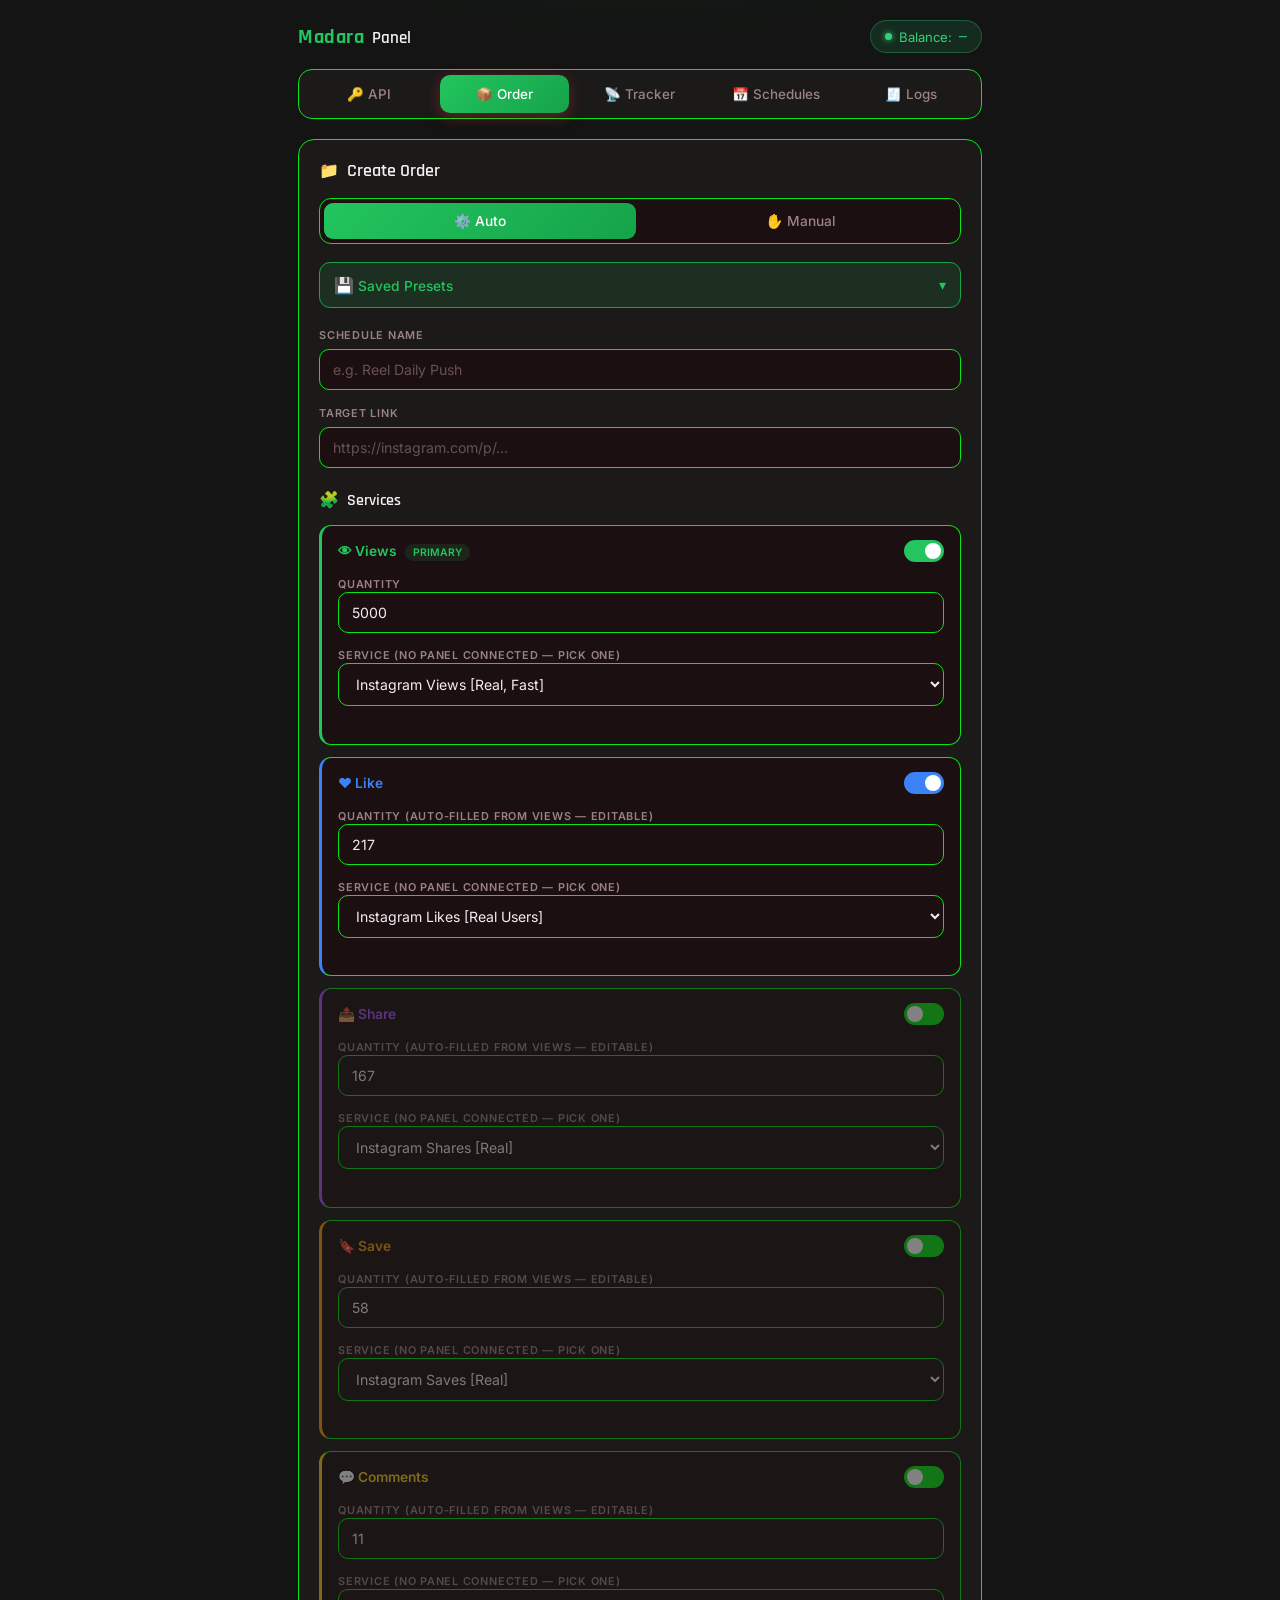
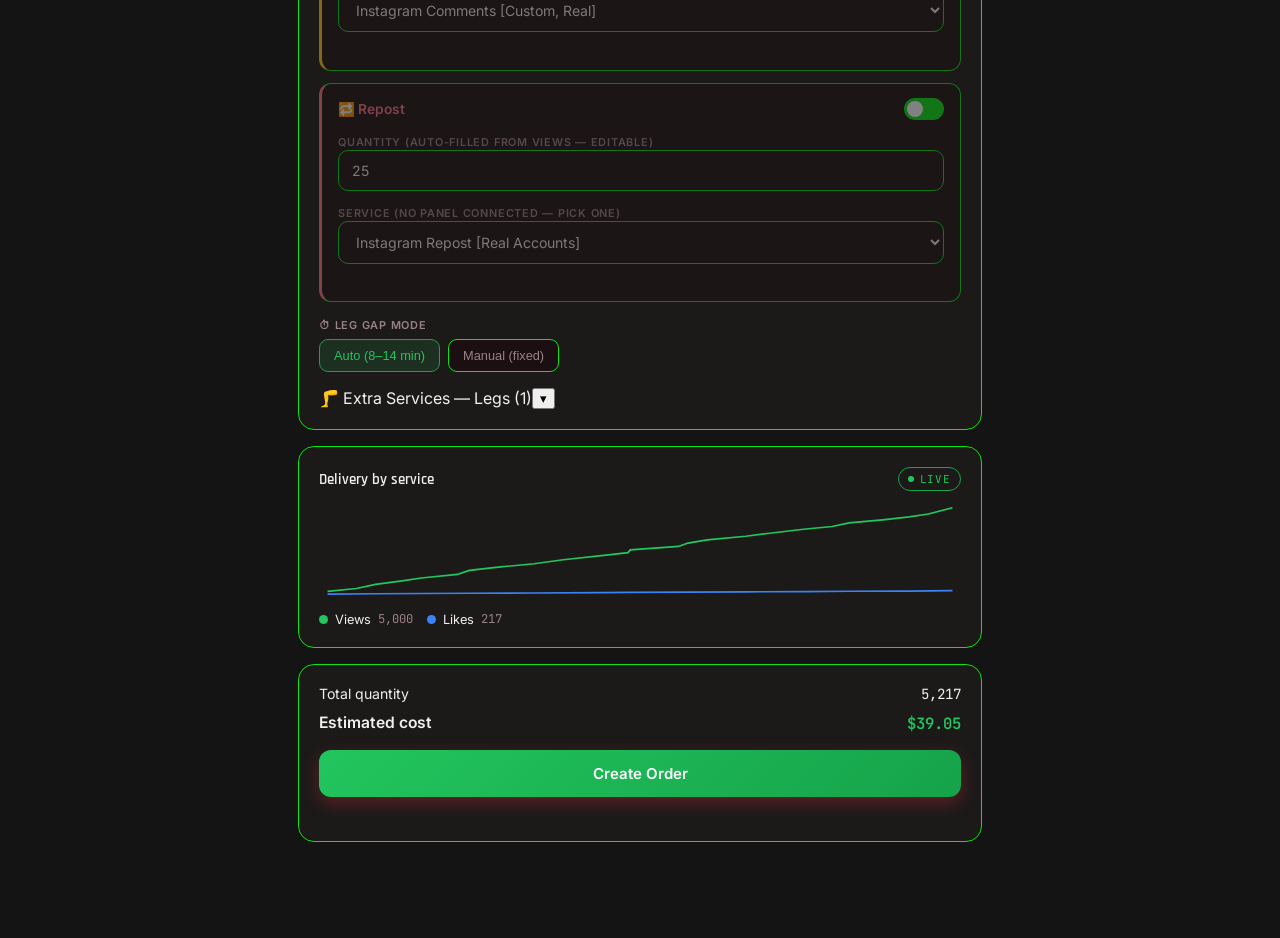
==== index.html @ 9c4a3844 "Add files via upload" ====
<!DOCTYPE html>
<html lang="en">
<head>
<meta charset="UTF-8">
<meta name="viewport" content="width=device-width, initial-scale=1.0">
<title>Madara Panel</title>
<link rel="preconnect" href="https://fonts.googleapis.com">
<link href="https://fonts.googleapis.com/css2?family=Rajdhani:wght@500;600;700&family=Inter:wght@400;500;600&family=JetBrains+Mono:wght@400;500;600&display=swap" rel="stylesheet">
<link rel="stylesheet" href="style.css">
  <link rel="stylesheet" href="gate.css">
</head>
<body>

<div class="shell">

  <!-- HEADER -->
  <header class="topbar">
    <div class="brand">
      <span class="brand-logo">Madara</span>
      <span class="brand-name">Panel</span>
    </div>
    <div class="balance-pill">
      <span class="balance-dot"></span>
      Balance: <span id="balanceValue" class="mono">—</span>
    </div>
  </header>

  <!-- NAV TABS -->
  <nav class="tabs">
    <button class="tab-btn" data-tab="api">🔑 API</button>
    <button class="tab-btn active" data-tab="order">📦 Order</button>
    <button class="tab-btn" data-tab="tracker">📡 Tracker</button>
    <button class="tab-btn" data-tab="schedules">📅 Schedules</button>
    <button class="tab-btn" data-tab="logs">🧾 Logs</button>
  </nav>

  <main class="content">

    <!-- ================= API TAB ================= -->
    <section class="panel" id="tab-api">
      <div class="panel-head">
        <h1>Connect a panel</h1>
        <p>Works with any SMM panel that exposes a standard key + action API — not tied to one provider.</p>
      </div>

      <div class="api-card">
        <div class="field-block">
          <span class="field-label">Profile name (optional)</span>
          <input id="profileNameInput" class="input full" type="text" placeholder="e.g. YoYo Media">
        </div>
        <div class="field-block">
          <span class="field-label">Panel website / API URL</span>
          <input id="apiBaseUrl" class="input full" type="text" placeholder="https://yoyomedia.in/api/v2">
        </div>
        <div class="field-block">
          <span class="field-label">API key</span>
          <input id="apiKeyInput" class="input full" type="text" placeholder="Your panel API key">
        </div>

        <button id="connectBtn" class="submit-btn">Connect &amp; Save</button>
        <div id="connectStatus" class="connect-status"></div>
      </div>

      <div class="api-card">
        <div class="card-title"><span class="card-icon">📋</span> Fetched services</div>
        <div id="fetchedServicesList" class="fetched-services-list">
          <div class="summary-empty">Not connected yet — using demo catalog until you connect.</div>
        </div>
      </div>
    </section>

    <!-- ================= ORDER TAB ================= -->
    <section class="panel active" id="tab-order">

      <div class="create-order-card">

        <div class="card-title"><span class="card-icon">📁</span> Create Order</div>

        <div class="mode-toggle-row">
          <button class="mode-toggle-btn active" id="autoModeBtn" data-mode="auto">⚙️ Auto</button>
          <button class="mode-toggle-btn" id="manualModeBtn" data-mode="manual">✋ Manual</button>
        </div>

        <button class="presets-btn" id="presetsBtn">
          <span><span class="card-icon">💾</span> Saved Presets</span>
          <span class="chevron">▾</span>
        </button>

        <div class="field-block">
          <span class="field-label">Schedule name</span>
          <input id="scheduleName" class="input full" type="text" placeholder="e.g. Reel Daily Push">
        </div>

        <div class="field-block">
          <span class="field-label">Target link</span>
          <input id="targetLink" class="input full" type="text" placeholder="https://instagram.com/p/...">
        </div>

        <div class="section-title"><span class="card-icon">🧩</span> Services</div>

        <!-- AUTO MODE: fixed toggle cards -->
        <div id="autoServicesBlock">
          <div id="autoFixedCards" class="fixed-svc-cards"></div>

          <div class="field-block" style="margin-top:16px;">
            <span class="field-label">⏱ Leg Gap Mode</span>
            <div class="gap-mode-row">
              <button class="gap-mode-btn active" id="gapAutoBtn" data-gap="auto">Auto (8–14 min)</button>
              <button class="gap-mode-btn" id="gapManualBtn" data-gap="manual">Manual (fixed)</button>
            </div>
          </div>

          <div class="extra-legs-head" id="autoExtraLegsHead" style="display:none;">
            <span>🦵 Extra Services — Legs <span id="autoExtraLegsCount" class="extra-legs-count"></span></span>
            <button class="extra-legs-expand" id="autoExtraLegsToggle">▾</button>
          </div>
          <div id="autoExtraLegsList" class="extra-legs-list" style="display:none;"></div>
        </div>

        <!-- MANUAL MODE: dynamic add/remove slots (old curve system) -->
        <div id="manualServicesBlock" style="display:none;">
          <div id="servicesContainer" class="services-container"></div>

          <div class="extra-legs-head" id="extraServicesHead" style="display:none;">
            <span>🦵 Extra Services <span id="extraServicesCount" class="extra-legs-count"></span></span>
            <button class="extra-legs-expand" id="extraServicesToggle">▾</button>
          </div>
          <div id="extraServicesContainer" class="services-container extra-services-container" style="display:none;"></div>

          <button id="addServiceBtn" class="add-slot-btn">+ Add slot</button>
        </div>

      </div>

      <!-- GROWTH GRAPH -->
      <div class="graph-card">
        <div class="graph-head">
          <span class="graph-title">Delivery by service</span>
          <div class="live-pill"><span class="live-dot"></span>LIVE</div>
        </div>
        <svg id="growthSvg" class="graph-svg" viewBox="0 0 600 120" preserveAspectRatio="none">
          <g id="graphLinesGroup"></g>
        </svg>
        <div id="growthTooltip" class="graph-tooltip" style="display:none;"></div>
        <div id="graphLegend" class="graph-legend"></div>
      </div>

      <!-- COST SUMMARY -->
      <div class="cost-card">
        <div class="summary-row">
          <span>Total quantity</span>
          <span id="totalQty" class="mono">0</span>
        </div>
        <div class="summary-row summary-total">
          <span>Estimated cost</span>
          <span id="totalCost" class="mono">$0.00</span>
        </div>
        <button class="submit-btn" id="submitOrderBtn">Create Order</button>
        <div id="orderStatus" class="connect-status"></div>
      </div>

    </section>

    <!-- ================= TRACKER TAB ================= -->
    <section class="panel" id="tab-tracker">
      <div class="panel-head">
        <h1>Tracker</h1>
        <p>Shows the real delivery history this panel has placed for a link — only orders from the last 7 days.</p>
      </div>

      <div class="api-card">
        <div class="field-block">
          <span class="field-label">Reel / post link</span>
          <input id="trackerLink" class="input full" type="text" placeholder="https://instagram.com/reel/...">
        </div>
        <button id="trackBtn" class="submit-btn">Show history</button>
      </div>

      <div class="graph-card ig-style-card">
        <div class="graph-head">
          <span class="graph-title">Views over time</span>
        </div>
        <div id="trackerPills" class="ig-pills"></div>
        <svg id="trackerSvg" class="graph-svg ig-graph-svg" viewBox="0 0 700 380" preserveAspectRatio="none">
          <g id="trackerGridGroup"></g>
          <g id="trackerLinesGroup"></g>
          <g id="trackerAxisGroup"></g>
        </svg>
        <div id="trackerEmpty" class="summary-empty">Enter a link and click "Show history".</div>
        <p class="tracker-note">⚠️ Still improving — tracking accuracy may not be fully reliable yet.</p>
      </div>
    </section>

    <!-- ================= SCHEDULES TAB ================= -->
    <section class="panel" id="tab-schedules">
      <div class="panel-head">
        <h1>Schedules</h1>
        <p>Active orders you can pause, resume, or delete — plus who's connecting through this panel.</p>
      </div>

      <div id="schedulesLocked" class="lock-card">
        <div class="lock-icon">🔒</div>
        <div class="lock-title">Protected tab</div>
        <input id="schedulesPassword" class="input full" type="password" placeholder="Enter password">
        <button id="unlockSchedulesBtn" class="submit-btn">Unlock</button>
        <div id="lockError" class="lock-error"></div>
      </div>

      <div id="schedulesContent" style="display:none;">
        <button id="refreshActivityBtn" class="add-slot-btn" style="margin-bottom:14px;">↻ Refresh</button>

        <div class="section-title"><span class="card-icon">📦</span> Orders</div>
        <div id="ordersList" class="orders-list">
          <div class="summary-empty">Loading...</div>
        </div>

        <div class="section-title" style="margin-top:24px;"><span class="card-icon">🔌</span> Connections &amp; orders log</div>
        <div id="activityLogTable" class="schedule-table">
          <div class="summary-empty">Loading...</div>
        </div>
      </div>
    </section>

    <!-- ================= LOGS TAB ================= -->
    <section class="panel" id="tab-logs">
      <div class="panel-head">
        <h1>Activity logs</h1>
        <p>Every action taken in this session, most recent first.</p>
      </div>
      <div id="logsList" class="logs-list"></div>

      <div class="panel-head" style="margin-top:26px;">
        <h1 style="font-size:1.1rem;">Delivery history</h1>
        <p>What actually got delivered, when, and to which link — saved on this device.</p>
      </div>
      <div id="deliveryHistoryList" class="logs-list"></div>
    </section>

  </main>
</div>

<!-- CUSTOM GRAPH EDITOR MODAL -->
<div id="graphModal" class="modal-overlay">
  <div class="modal-box">
    <div class="modal-head">
      <span>Custom delivery curve</span>
      <button id="closeGraphModal" class="remove-btn">✕</button>
    </div>
    <p class="modal-hint">Drag the 20 dots up or down to shape how delivery ramps across the duration. Higher = more units in that slice.</p>
    <svg id="customGraphSvg" class="custom-graph-svg" viewBox="0 0 600 200"></svg>
    <div class="field-block">
      <span class="field-label">Name (to save permanently on this device)</span>
      <input id="customGraphName" class="input full" type="text" placeholder="e.g. My Reel Curve">
    </div>
    <button id="saveGraphBtn" class="submit-btn">Save curve</button>
  </div>
</div>

<!-- TEMPLATE for one service slot -->
<template id="serviceTemplate">
  <div class="service-card">

    <div class="slot-head">
      <span class="slot-label">Slot</span>
      <button class="remove-btn" title="Remove slot">✕</button>
    </div>

    <div class="slot-row">
      <select class="input category-select"></select>

      <div class="service-search-wrap">
        <span class="search-icon">🔍</span>
        <input class="input service-search" type="text" placeholder="Search service ID or name">
        <div class="service-dropdown"></div>
      </div>
    </div>

    <div class="selected-service-note">No service selected yet</div>

    <div class="field-block">
      <span class="field-label">Quantity</span>
      <input class="input full qty" type="number" min="1" placeholder="e.g. 2000" value="1000">
      <span class="qty-warning"></span>
    </div>

    <div class="field-block">
      <span class="field-label">Duration (hours)</span>
      <input class="input full duration" type="number" min="1" max="72" value="24">
    </div>

    <div class="field-block randomness-block">
      <span class="field-label">
        Delivery randomness — <span class="randomness-readout mono">18%</span>
      </span>
      <input class="input full randomness" type="range" min="1" max="40" value="18">
      <span class="randomness-caption">At 40% delivery becomes fully random (real drip-style, spread over 12–24h)</span>
    </div>

    <div class="field-block graph-select-block">
      <span class="field-label">Delivery curve</span>
      <div class="graph-select-row">
        <select class="input full graph-select">
          <option value="steady">Steady Drip</option>
          <option value="burst">Instant Burst</option>
          <option value="late">Late Spike</option>
          <option value="organic1" selected>Organic — Morning Rise</option>
          <option value="organic2">Organic — Evening Wave</option>
          <option value="custom">Custom (edit below)</option>
        </select>
        <button class="edit-graph-btn">Edit</button>
      </div>
    </div>

    <div class="preview-head">
      <span>Delivery timeline</span>
      <span class="preview-cost mono">$0.00</span>
    </div>

    <label class="legs-toggle-row">
      <input type="checkbox" class="show-legs-toggle">
      Show leg-by-leg table
    </label>

    <div class="legs-summary-note"></div>

    <div class="legs-preview" style="display:none;"></div>

  </div>
</template>

<script src="script.js"></script>
  <script src="gate.js"></script>
</body>
</html>
---- style.css ----
:root {
  --bg: #131413;
  --bg-glow: radial-gradient(ellipse 900px 500px at 50% -10%, rgba(34, 197, 94, 0.15), transparent 60%);
  --panel: #1b1a19;
  --panel-2: #1c0f12;
  --panel-3: #231315;
  --line: #08e513;
  --text: #f3eef0;
  --muted: #9a8286;
  --red: #22c55e;
  --red-deep: #16a34a;
  --red-soft: rgba(34,197,94,0.12);
  --green: #33d17a;
  --green-soft: rgba(51,209,122,0.12);
  --radius: 16px;
  --font-display: 'Rajdhani', sans-serif;
  --font-body: 'Inter', sans-serif;
  --font-mono: 'JetBrains Mono', monospace;
}

*{ box-sizing: border-box; }

body{
  margin:0;
  background: var(--bg-glow), var(--bg);
  color: var(--text);
  font-family: var(--font-body);
  -webkit-font-smoothing: antialiased;
}

.mono{ font-family: var(--font-mono); }

.shell{
  max-width: 720px;
  margin: 0 auto;
  padding: 20px 18px 80px;
}

/* ---------- TOPBAR ---------- */
.topbar{
  display:flex;
  align-items:center;
  justify-content:space-between;
  gap: 16px;
  margin-bottom: 16px;
}

.brand{ display:flex; align-items:baseline; gap:7px; }

.brand-logo{
  font-family: var(--font-display);
  font-weight: 700;
  font-size: 1.25rem;
  color: var(--red);
  letter-spacing: 0.03em;
}

.brand-name{
  font-family: var(--font-display);
  font-weight: 600;
  font-size: 1.05rem;
  color: var(--text);
}

.balance-pill{
  display:flex;
  align-items:center;
  gap: 7px;
  font-size: 0.82rem;
  color: var(--green);
  background: var(--green-soft);
  border: 1px solid rgba(51,209,122,0.3);
  padding: 7px 14px;
  border-radius: 20px;
}

.balance-dot{
  width: 7px;
  height: 7px;
  border-radius: 50%;
  background: var(--green);
  box-shadow: 0 0 6px var(--green);
}

/* ---------- NAV TABS ---------- */
.tabs{
  display:flex;
  gap: 6px;
  background: var(--panel);
  border: 1px solid var(--line);
  border-radius: 14px;
  padding: 5px;
  margin-bottom: 20px;
}

.tab-btn{
  flex:1;
  background: transparent;
  border: none;
  color: var(--muted);
  font-family: var(--font-body);
  font-weight: 500;
  font-size: 0.84rem;
  padding: 11px 8px;
  border-radius: 10px;
  cursor: pointer;
  transition: all 0.15s ease;
}

.tab-btn:hover{ color: var(--text); }

.tab-btn.active{
  background: linear-gradient(135deg, var(--red), var(--red-deep));
  color: #fff;
  box-shadow: 0 4px 14px rgba(255,45,67,0.35);
}

/* ---------- PANELS ---------- */
.panel{ display:none; animation: fadeIn 0.25s ease; }
.panel.active{ display:block; }

@keyframes fadeIn{
  from{ opacity:0; transform: translateY(6px); }
  to{ opacity:1; transform: translateY(0); }
}

.panel-head h1{ font-family: var(--font-display); font-size: 1.4rem; font-weight: 600; margin: 0 0 6px; }
.panel-head p{ margin: 0 0 20px; color: var(--muted); font-size: 0.88rem; }

/* ---------- CREATE ORDER CARD ---------- */
.create-order-card, .graph-card, .cost-card, .api-card{
  background: var(--panel);
  border: 1px solid var(--line);
  border-radius: var(--radius);
  padding: 20px;
  margin-bottom: 16px;
}

.card-title{
  font-family: var(--font-display);
  font-weight: 600;
  font-size: 1.1rem;
  margin-bottom: 16px;
  display:flex;
  align-items:center;
  gap:8px;
}

.card-icon{ font-size: 1rem; }

.presets-btn{
  width: 100%;
  display:flex;
  align-items:center;
  justify-content: space-between;
  background: var(--red-soft);
  border: 1px solid var(--red-deep);
  color: var(--red);
  border-radius: 11px;
  padding: 12px 14px;
  font-family: var(--font-body);
  font-weight: 500;
  font-size: 0.86rem;
  cursor: pointer;
  margin-bottom: 20px;
  transition: filter 0.15s ease;
}

.presets-btn:hover{ filter: brightness(1.15); }
.chevron{ color: var(--red); }

.field-block{
  display:flex;
  flex-direction: column;
  gap: 7px;
  margin-bottom: 16px;
}

.field-label{
  font-size: 0.68rem;
  color: var(--muted);
  text-transform: uppercase;
  letter-spacing: 0.07em;
  font-weight: 600;
}

.input{
  background: var(--panel-2);
  border: 1px solid var(--line);
  color: var(--text);
  border-radius: 10px;
  padding: 11px 13px;
  font-family: var(--font-body);
  font-size: 0.88rem;
  outline: none;
  transition: border-color 0.15s ease;
}

.input::placeholder{ color: #665156; }
.input:focus{ border-color: var(--red); }
.input.full{ width: 100%; }

.section-title{
  font-family: var(--font-display);
  font-weight: 600;
  font-size: 1rem;
  margin: 22px 0 14px;
  display:flex;
  align-items:center;
  gap:8px;
}

/* ---------- SERVICE SLOTS ---------- */
.services-container{
  display:flex;
  flex-direction: column;
  gap: 14px;
}

.service-card{
  background: var(--panel-2);
  border: 1px solid var(--line);
  border-radius: 13px;
  padding: 16px;
  animation: fadeIn 0.2s ease;
}

.slot-head{
  display:flex;
  align-items:center;
  justify-content: space-between;
  margin-bottom: 12px;
}

.slot-label{
  font-size: 0.68rem;
  color: var(--muted);
  text-transform: uppercase;
  letter-spacing: 0.08em;
  font-weight: 700;
}

.remove-btn{
  background: transparent;
  border: 1px solid var(--line);
  color: var(--muted);
  width: 28px;
  height: 28px;
  border-radius: 8px;
  cursor: pointer;
  font-size: 0.8rem;
  transition: all 0.15s ease;
}

.remove-btn:hover{ border-color: var(--red); color: var(--red); }

.slot-row{
  display:grid;
  grid-template-columns: 130px 1fr;
  gap: 10px;
  margin-bottom: 10px;
}

.slot-row-secondary{
  grid-template-columns: 1fr 1fr;
  margin-top: 14px;
}

.category-select{ cursor: pointer; }

.service-search-wrap{
  position: relative;
}

.search-icon{
  position: absolute;
  left: 12px;
  top: 50%;
  transform: translateY(-50%);
  font-size: 0.8rem;
  opacity: 0.6;
  pointer-events: none;
}

.service-search{
  width: 100%;
  padding-left: 34px;
}

.service-dropdown{
  position: absolute;
  top: calc(100% + 6px);
  left: 0;
  right: 0;
  background: var(--panel-3, #23181b);
  border: 1px solid var(--line);
  border-radius: 10px;
  overflow: hidden;
  z-index: 5;
  display:none;
  max-height: 190px;
  overflow-y: auto;
}

.service-dropdown.open{ display:block; }

.service-option{
  padding: 10px 13px;
  font-size: 0.82rem;
  cursor: pointer;
  border-bottom: 1px solid var(--line);
  transition: background 0.1s ease;
}

.service-option:last-child{ border-bottom: none; }
.service-option:hover{ background: var(--red-soft); }
.service-option .opt-id{ color: var(--muted); font-family: var(--font-mono); font-size: 0.72rem; margin-right: 6px; }
.service-option .opt-rate{ float:right; color: var(--red); font-family: var(--font-mono); font-size: 0.72rem; }
.service-option .opt-limits{ color: var(--muted); font-size: 0.7rem; }

.selected-service-note{
  font-size: 0.76rem;
  color: var(--muted);
  font-style: italic;
  margin-bottom: 14px;
}

.selected-service-note.filled{
  color: var(--red);
  font-style: normal;
}

/* ---------- TIMELINE ---------- */
.preview-head{
  display:flex;
  justify-content: space-between;
  align-items: baseline;
  font-size: 0.68rem;
  color: var(--muted);
  text-transform: uppercase;
  letter-spacing: 0.05em;
  margin-bottom: 8px;
  padding-top: 12px;
  border-top: 1px dashed var(--line);
}

.preview-cost{ color: var(--red); font-size: 0.76rem; }

.legs-preview{ display:flex; flex-direction: column; }

.leg-row{ position: relative; display:flex; align-items:center; gap: 12px; padding: 7px 0; }

.leg-row::before{
  content:"";
  position:absolute;
  left: 4px;
  top: -1px;
  width: 1px;
  height: calc(100% + 2px);
  background: var(--line);
}

.leg-row:first-child::before{ top: 50%; }
.leg-row:last-child::before{ height: 50%; }

.leg-dot{
  position: relative;
  z-index: 1;
  width: 9px;
  height: 9px;
  border-radius: 50%;
  background: var(--red);
  flex-shrink: 0;
  box-shadow: 0 0 0 3px var(--red-soft);
}

.leg-label{ font-size: 0.7rem; color: var(--muted); width: 42px; flex-shrink: 0; }
.leg-amount{ flex:1; font-size: 0.82rem; font-weight: 500; }
.leg-time{ font-size: 0.75rem; color: var(--muted); }

/* ---------- ADD SLOT ---------- */
.add-slot-btn{
  margin-top: 16px;
  width: 100%;
  padding: 12px;
  border-radius: 11px;
  border: 1px dashed var(--line);
  background: transparent;
  color: var(--muted);
  font-family: var(--font-body);
  font-size: 0.86rem;
  font-weight: 500;
  cursor: pointer;
  transition: all 0.15s ease;
}

.add-slot-btn:hover{ border-color: var(--red); color: var(--text); background: var(--red-soft); }

/* ---------- GRAPH ---------- */
.graph-head{ display:flex; justify-content: space-between; align-items:center; margin-bottom: 10px; }
.graph-title{ font-family: var(--font-display); font-weight: 600; font-size: 0.95rem; }

.live-pill{
  display:flex; align-items:center; gap:6px;
  font-size: 0.68rem; letter-spacing: 0.08em; color: var(--red);
  font-family: var(--font-mono); padding: 4px 9px;
  border: 1px solid var(--red-deep); border-radius: 20px;
}

.live-dot{ width: 6px; height: 6px; border-radius: 50%; background: var(--red); animation: pulse 1.4s infinite ease-in-out; }

@keyframes pulse{
  0%,100%{ opacity: 1; transform: scale(1); }
  50%{ opacity: 0.4; transform: scale(0.7); }
}

.graph-svg{ width: 100%; height: 100px; display:block; }

.graph-bignum{
  font-size: 2.1rem;
  font-weight: 600;
  color: var(--text);
  margin-top: 6px;
}

/* ---------- COST / SUMMARY ---------- */
.summary-row{ display:flex; justify-content: space-between; font-size: 0.88rem; margin-bottom: 10px; }
.summary-total{ font-weight: 600; font-size: 0.98rem; margin-bottom: 16px; }
.summary-total .mono{ color: var(--red); }

.submit-btn{
  width: 100%;
  padding: 14px;
  border: none;
  border-radius: 12px;
  background: linear-gradient(135deg, var(--red), var(--red-deep));
  color: #fff;
  font-family: var(--font-body);
  font-weight: 600;
  font-size: 0.94rem;
  cursor: pointer;
  box-shadow: 0 6px 18px rgba(255,45,67,0.3);
  transition: filter 0.15s ease;
}

.submit-btn:hover{ filter: brightness(1.08); }

/* ---------- SCHEDULES ---------- */
.schedule-table{ display:flex; flex-direction: column; border: 1px solid var(--line); border-radius: var(--radius); overflow: hidden; }

.schedule-row{
  display:grid;
  grid-template-columns: 100px 1fr 110px 1.6fr;
  align-items:center;
  gap: 10px;
  padding: 12px 16px;
  background: var(--panel);
  border-bottom: 1px solid var(--line);
  font-size: 0.8rem;
  overflow-wrap: anywhere;
}

.schedule-row:last-child{ border-bottom: none; }

.schedule-row.head-row{
  background: var(--panel-2);
  color: var(--muted);
  font-size: 0.68rem;
  text-transform: uppercase;
  letter-spacing: 0.05em;
}

.schedule-row .sched-time{ color: var(--red); font-family: var(--font-mono); }
.schedule-row .sched-status{ color: var(--muted); font-size: 0.76rem; }
.schedule-table .summary-empty{ padding: 20px 16px; background: var(--panel); }

/* ---------- ORDER CARDS (Schedules tab) ---------- */
.orders-list{ display:flex; flex-direction: column; gap: 12px; }

.order-card{
  background: var(--panel);
  border: 1px solid var(--line);
  border-radius: 14px;
  padding: 16px 18px;
  display:flex;
  align-items: flex-start;
  gap: 14px;
}

.order-card-main{ flex: 1; min-width: 0; }

.order-card-head{
  display:flex;
  align-items:center;
  gap: 10px;
  margin-bottom: 8px;
}

.order-name{
  font-family: var(--font-display);
  font-weight: 600;
  font-size: 0.95rem;
  overflow: hidden;
  text-overflow: ellipsis;
  white-space: nowrap;
}

.order-status-badge{
  font-size: 0.68rem;
  padding: 3px 10px;
  border-radius: 20px;
  font-weight: 600;
  flex-shrink: 0;
}

.order-status-badge.active{ background: rgba(51,209,122,0.15); color: var(--green); border: 1px solid rgba(51,209,122,0.35); }
.order-status-badge.paused{ background: rgba(255,180,45,0.15); color: #ffb42d; border: 1px solid rgba(255,180,45,0.35); }
.order-status-badge.completed{ background: var(--panel-2); color: var(--muted); border: 1px solid var(--line); }

.order-stats-line{
  font-size: 0.86rem;
  color: var(--text);
  margin-bottom: 6px;
}

.order-progress-line{
  font-size: 0.8rem;
  color: var(--muted);
  margin-bottom: 10px;
}

.order-link{
  font-size: 0.78rem;
  color: var(--muted);
  display:block;
  overflow: hidden;
  text-overflow: ellipsis;
  white-space: nowrap;
  margin-bottom: 10px;
}

.order-progress-bar{
  height: 6px;
  border-radius: 4px;
  background: var(--line);
  overflow: hidden;
}

.order-progress-fill{
  height: 100%;
  border-radius: 4px;
  background: linear-gradient(90deg, var(--red), var(--green));
}

.order-actions{
  display:flex;
  flex-direction: column;
  gap: 8px;
  flex-shrink: 0;
}

.order-action-btn{
  width: 38px;
  height: 38px;
  border-radius: 10px;
  border: none;
  cursor: pointer;
  font-size: 0.95rem;
  display:flex;
  align-items:center;
  justify-content:center;
  transition: filter 0.15s ease;
}

.order-action-btn:hover{ filter: brightness(1.15); }

.order-action-btn.play{ background: rgba(51,209,122,0.18); color: var(--green); }
.order-action-btn.pause{ background: rgba(255,180,45,0.18); color: #ffb42d; }
.order-action-btn.delete{ background: var(--red-soft); color: var(--red); }
.summary-empty{ color: var(--muted); font-size: 0.82rem; }

/* ---------- API ---------- */
.api-row{ display:flex; flex-direction: column; gap: 8px; margin-bottom: 16px; }
.api-row:last-child{ margin-bottom: 0; }

.api-key-box{
  display:flex; align-items:center; justify-content: space-between;
  background: var(--panel-2); border: 1px solid var(--line);
  border-radius: 10px; padding: 10px 13px;
}

.api-endpoint{ font-size: 0.84rem; }

.copy-btn{
  background: transparent; border: 1px solid var(--red-deep); color: var(--red);
  border-radius: 7px; padding: 5px 12px; font-size: 0.74rem;
  font-family: var(--font-body); cursor: pointer; transition: all 0.15s ease;
}

.copy-btn:hover{ background: var(--red-soft); }

/* ---------- LOGS ---------- */
.logs-list{ display:flex; flex-direction: column; border: 1px solid var(--line); border-radius: var(--radius); overflow: hidden; }

.log-row{
  display:flex; gap: 12px; padding: 12px 16px;
  background: var(--panel); border-bottom: 1px solid var(--line);
  font-size: 0.82rem; animation: fadeIn 0.2s ease;
}

.log-row:last-child{ border-bottom: none; }
.log-time{ color: var(--muted); font-family: var(--font-mono); font-size: 0.75rem; flex-shrink: 0; width: 64px; }
.log-text{ color: var(--text); }

/* ---------- CONNECT STATUS ---------- */
.connect-status{
  margin-top: 10px;
  font-size: 0.8rem;
  color: var(--muted);
  min-height: 1.1em;
}

.connect-status.ok{ color: var(--green); }
.connect-status.error{ color: var(--red); }

.fetched-services-list{
  display:flex;
  flex-direction: column;
  gap: 8px;
  max-height: 220px;
  overflow-y: auto;
}

.fetched-service-row{
  display:flex;
  justify-content: space-between;
  font-size: 0.8rem;
  padding: 8px 10px;
  background: var(--panel-2);
  border: 1px solid var(--line);
  border-radius: 8px;
}

/* ---------- RANDOMNESS SLIDER ---------- */
.randomness-block{ margin-top: 4px; }

.randomness-readout{ color: var(--red); }

input[type="range"].randomness{
  -webkit-appearance: none;
  appearance: none;
  height: 5px;
  background: var(--line);
  border-radius: 4px;
  padding: 0;
}

input[type="range"].randomness::-webkit-slider-thumb{
  -webkit-appearance: none;
  width: 16px;
  height: 16px;
  border-radius: 50%;
  background: var(--red);
  cursor: pointer;
  box-shadow: 0 0 0 4px var(--red-soft);
}

input[type="range"].randomness::-moz-range-thumb{
  width: 16px;
  height: 16px;
  border-radius: 50%;
  background: var(--red);
  border: none;
  cursor: pointer;
}

.randomness-caption{
  font-size: 0.72rem;
  color: var(--muted);
  margin-top: 4px;
  display:block;
}

/* ---------- GRAPH SELECT ROW ---------- */
.graph-select-row{ display:flex; gap: 8px; }
.graph-select-row .graph-select{ flex: 1; }

.edit-graph-btn{
  background: var(--red-soft);
  border: 1px solid var(--red-deep);
  color: var(--red);
  border-radius: 10px;
  padding: 0 14px;
  font-size: 0.82rem;
  font-family: var(--font-body);
  cursor: pointer;
  transition: filter 0.15s ease;
}

.edit-graph-btn:hover{ filter: brightness(1.15); }

/* ---------- CUSTOM GRAPH MODAL ---------- */
.modal-overlay{
  display:none;
  position: fixed;
  inset: 0;
  background: rgba(5,2,3,0.75);
  align-items: center;
  justify-content: center;
  z-index: 50;
  padding: 20px;
}

.modal-overlay.open{ display:flex; }

.modal-box{
  background: var(--panel);
  border: 1px solid var(--line);
  border-radius: var(--radius);
  padding: 20px;
  max-width: 640px;
  width: 100%;
}

.modal-head{
  display:flex;
  justify-content: space-between;
  align-items:center;
  font-family: var(--font-display);
  font-weight: 600;
  font-size: 1.05rem;
  margin-bottom: 8px;
}

.modal-hint{
  color: var(--muted);
  font-size: 0.82rem;
  margin: 0 0 14px;
}

.custom-graph-svg{
  width: 100%;
  height: 200px;
  display:block;
  background: var(--panel-2);
  border: 1px solid var(--line);
  border-radius: 10px;
  margin-bottom: 14px;
  touch-action: none;
}

/* ---------- TRACKER ---------- */
.tracker-stats{
  display:flex;
  gap: 20px;
  margin-top: 10px;
}

.tracker-stat{
  display:flex;
  align-items:center;
  gap: 8px;
  font-size: 0.86rem;
  color: var(--text);
}

.dot-blue, .dot-red{
  width: 9px;
  height: 9px;
  border-radius: 50%;
  display:inline-block;
}

.dot-blue{ background: #3d9dff; }
.dot-red{ background: var(--red); }

/* ---------- LOCK CARD ---------- */
.lock-card{
  background: var(--panel);
  border: 1px solid var(--line);
  border-radius: var(--radius);
  padding: 30px 24px;
  text-align: center;
  max-width: 360px;
  margin: 20px auto;
}

.lock-icon{ font-size: 2rem; margin-bottom: 8px; }
.lock-title{ font-family: var(--font-display); font-weight: 600; font-size: 1.05rem; margin-bottom: 16px; }
.lock-card .input.full{ margin-bottom: 12px; text-align:center; }
.lock-error{ color: var(--red); font-size: 0.8rem; margin-top: 10px; min-height: 1.1em; }

.qty-warning{
  display:block;
  font-size: 0.74rem;
  color: var(--red);
  margin-top: 4px;
  min-height: 1.1em;
}

.sync-block{ margin-top: 4px; }

.help-contact-box{
  margin-top: 18px;
  padding-top: 16px;
  border-top: 1px dashed var(--line);
}

.help-contact-row{
  font-size: 0.84rem;
  color: var(--text);
  margin-top: 8px;
}

.help-contact-row a{
  color: var(--red);
  text-decoration: none;
}

.help-contact-row a:hover{ text-decoration: underline; }

/* ---------- AUTO/MANUAL MODE TOGGLE ---------- */
.mode-toggle-row{
  display:flex;
  gap: 8px;
  margin-bottom: 18px;
  background: var(--panel-2);
  border: 1px solid var(--line);
  border-radius: 12px;
  padding: 4px;
}

.mode-toggle-btn{
  flex: 1;
  background: transparent;
  border: none;
  color: var(--muted);
  font-family: var(--font-body);
  font-weight: 500;
  font-size: 0.86rem;
  padding: 10px;
  border-radius: 9px;
  cursor: pointer;
  transition: all 0.15s ease;
}

.mode-toggle-btn.active{
  background: linear-gradient(135deg, var(--red), var(--red-deep));
  color: #fff;
}

.manual-fields{ display:none; }
.services-container.mode-manual .auto-fields{ display:none; }
.services-container.mode-manual .manual-fields{ display:block; }

.sync-toggle-row{
  display:flex;
  align-items:center;
  gap: 8px;
  font-size: 0.82rem;
  color: var(--muted);
  margin-top: 14px;
  cursor: pointer;
  user-select: none;
}

.sync-toggle-row input{
  width: 15px;
  height: 15px;
  accent-color: var(--red);
  cursor: pointer;
}

.sync-badge{
  font-size: 0.68rem;
  color: var(--red);
  background: var(--red-soft);
  border: 1px solid var(--red-deep);
  padding: 2px 8px;
  border-radius: 10px;
  margin-right: auto;
  margin-left: 8px;
}

.tracker-note{
  font-size: 0.76rem;
  color: var(--muted);
  font-style: italic;
  margin: 10px 0 0;
}

.graph-tooltip{
  position: absolute;
  background: #0a0a0d;
  border: 1px solid var(--line);
  border-radius: 8px;
  padding: 8px 12px;
  font-size: 0.76rem;
  color: var(--text);
  pointer-events: none;
  z-index: 20;
  box-shadow: 0 4px 12px rgba(0,0,0,0.4);
  white-space: nowrap;
}

.graph-tooltip .tt-time{ color: var(--muted); display:block; margin-bottom:2px; }

.graph-card{ position: relative; }

/* ---------- FIXED SERVICE TOGGLE CARDS (Auto tab) ---------- */
.fixed-svc-cards{ display:flex; flex-direction: column; gap: 12px; }

.fixed-svc-card{
  background: var(--panel-2);
  border: 1px solid var(--line);
  border-left: 3px solid var(--tc, var(--red));
  border-radius: 12px;
  padding: 14px 16px;
  transition: opacity 0.15s ease;
}

.fixed-svc-card.disabled{ opacity: 0.45; }

.fixed-svc-head{
  display:flex;
  align-items:center;
  justify-content: space-between;
  margin-bottom: 10px;
}

.fixed-svc-badge{
  font-size: 0.86rem;
  font-weight: 600;
  color: var(--tc, var(--text));
}

.fixed-svc-primary-tag{
  font-size: 0.65rem;
  background: var(--red-soft);
  color: var(--red);
  padding: 2px 8px;
  border-radius: 10px;
  margin-left: 8px;
}

/* toggle switch */
.svc-toggle{ position: relative; width: 40px; height: 22px; display:inline-block; }
.svc-toggle input{ opacity:0; width:0; height:0; }
.svc-toggle-track{
  position:absolute; inset:0; background: var(--line); border-radius: 20px;
  cursor:pointer; transition: background 0.15s ease;
}
.svc-toggle-track::before{
  content:""; position:absolute; width:16px; height:16px; left:3px; top:3px;
  background:#fff; border-radius:50%; transition: transform 0.15s ease;
}
.svc-toggle input:checked + .svc-toggle-track{ background: var(--tc, var(--green)); }
.svc-toggle input:checked + .svc-toggle-track::before{ transform: translateX(18px); }

.fixed-svc-body{ display:flex; flex-direction: column; gap: 10px; }
.fixed-svc-row2{ display:grid; grid-template-columns: 1fr 1fr; gap: 10px; }

.svc-ids-input{ font-family: var(--font-mono); font-size: 0.8rem; }

.min-warning-line{
  font-size: 0.72rem;
  color: #ffb42d;
  margin-top: 2px;
  min-height: 1em;
}

.auto-service-note{
  font-size: 0.72rem;
  color: var(--muted);
  line-height: 1.5;
}

.profiles-list{ display:flex; flex-direction: column; gap: 8px; margin-bottom: 4px; }
.profile-row{
  display:flex; align-items:center; justify-content: space-between;
  background: var(--panel-2); border: 1px solid var(--line);
  border-radius: 10px; padding: 10px 14px; font-size: 0.84rem;
}
.profile-url{ display:block; color: var(--muted); font-size: 0.74rem; font-family: var(--font-mono); }
.profile-balance{ color: var(--green); font-size: 0.76rem; margin-left: 8px; }
.profile-remove-btn{
  background: var(--red-soft); border: 1px solid var(--red-deep); color: var(--red);
  border-radius: 7px; padding: 5px 12px; font-size: 0.76rem; cursor:pointer;
}

/* gap mode buttons */
.gap-mode-row{ display:flex; gap: 8px; flex-wrap: wrap; }
.gap-mode-btn{
  background: var(--panel-2);
  border: 1px solid var(--line);
  color: var(--muted);
  font-size: 0.8rem;
  padding: 8px 14px;
  border-radius: 9px;
  cursor:pointer;
  transition: all 0.15s ease;
}
.gap-mode-btn.active{ background: var(--red-soft); border-color: var(--red-deep); color: var(--red); }

/* extra legs override list */
.extra-legs-list{
  display:flex;
  flex-direction: column;
  gap: 8px;
  margin-top: 10px;
}
.svc-leg-select-row{
  display:flex;
  align-items:center;
  justify-content: space-between;
  background: var(--panel-2);
  border: 1px solid var(--line);
  border-radius: 9px;
  padding: 9px 12px;
  font-size: 0.82rem;
}
.svc-leg-select-row select{
  background: var(--panel); border: 1px solid var(--line); color: var(--text);
  border-radius: 6px; padding: 4px 8px; font-size: 0.8rem;
}

/* ---------- INSTAGRAM-STYLE TRACKER GRAPH ---------- */
.ig-style-card{ background: #0a0a0d; border-color: #1a1a1e; }

.ig-pills{
  display:flex;
  gap: 8px;
  margin-bottom: 14px;
  flex-wrap: wrap;
}

.ig-pill{
  background: transparent;
  border: 1px solid #333338;
  color: #b0b0b6;
  font-family: var(--font-body);
  font-size: 0.82rem;
  font-weight: 500;
  padding: 8px 16px;
  border-radius: 20px;
  cursor: pointer;
  transition: all 0.15s ease;
}

.ig-pill.active{
  background: #23232a;
  border-color: #3a3a42;
  color: #fff;
}

.ig-graph-svg{ height: 260px; }
.ig-grid-line{ stroke: #26262c; stroke-width: 1; }
.ig-axis-text{ fill: #86868c; font-size: 13px; font-family: var(--font-body); }
.ig-line-path{ stroke: #e930c0; stroke-width: 3; fill: none; }

/* ---------- GRAPH LEGEND ---------- */
.graph-legend{
  display:flex;
  flex-wrap: wrap;
  gap: 14px;
  margin-top: 10px;
}

.legend-item{
  display:flex;
  align-items:center;
  gap: 7px;
  font-size: 0.8rem;
  color: var(--text);
}

.legend-dot{
  width: 9px;
  height: 9px;
  border-radius: 50%;
  display:inline-block;
}

.legend-num{ color: var(--muted); font-family: var(--font-mono); font-size: 0.76rem; }

/* ---------- RESPONSIVE ---------- */
@media (max-width: 480px){
  .slot-row{ grid-template-columns: 1fr; }
  .graph-select-row{ flex-direction: column; }
}
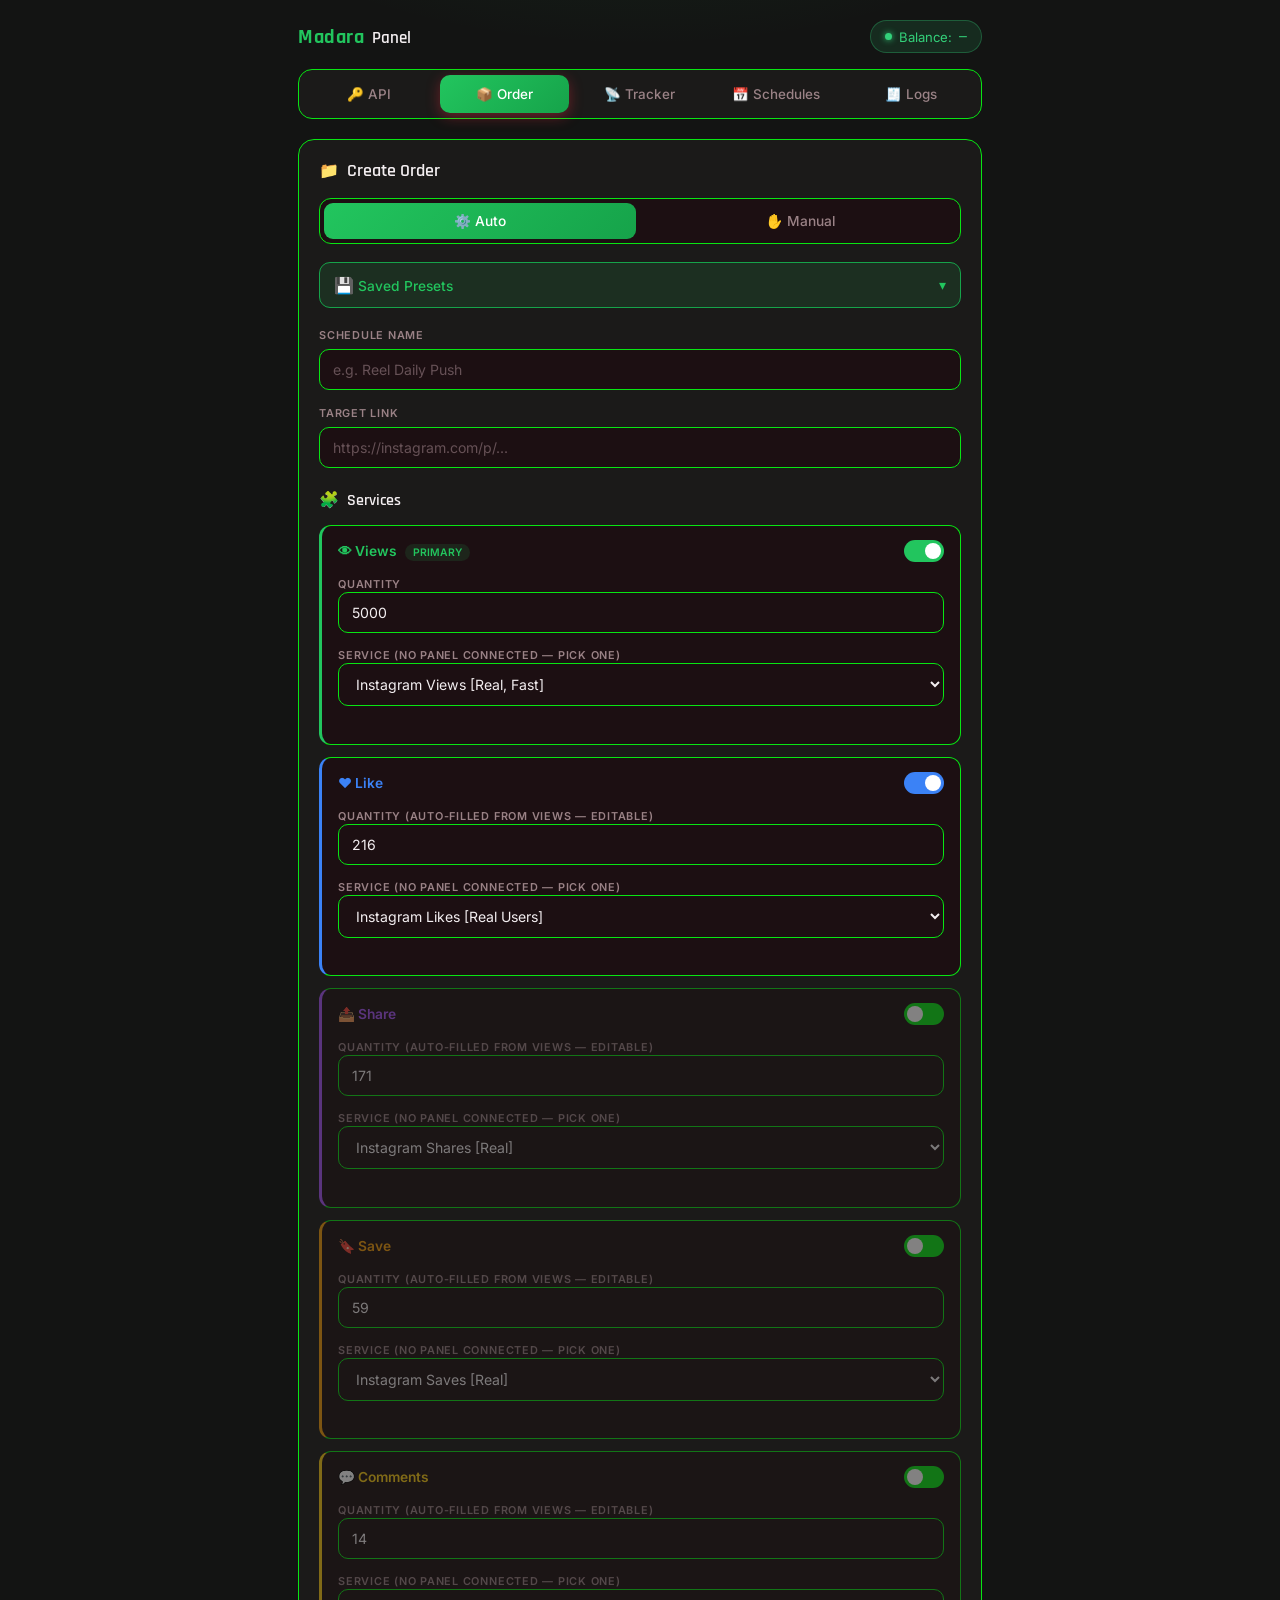
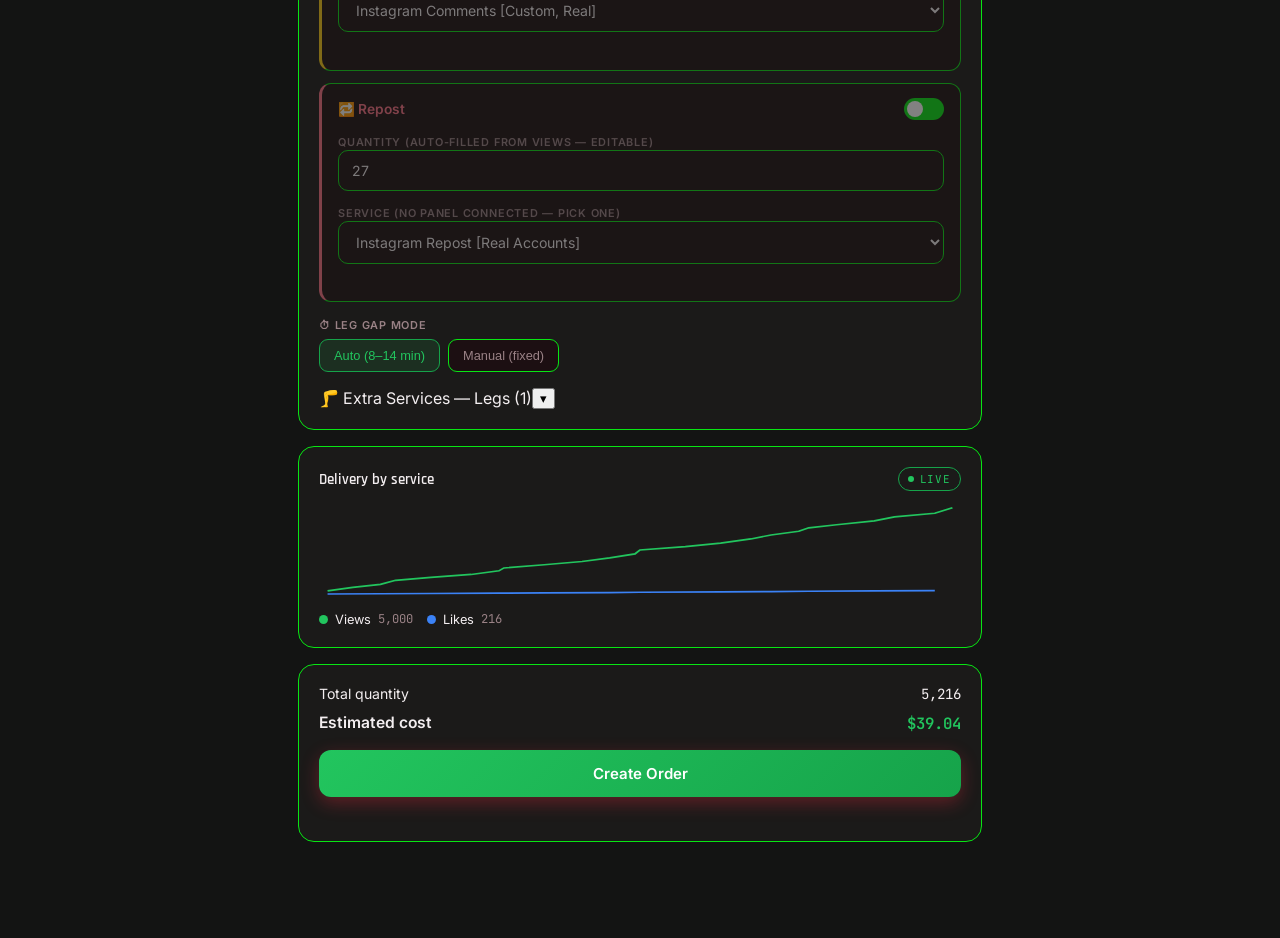
==== commit 0ca2c19d: "Show saved panel connections in API tab" ====
--- a/index.html
+++ b/index.html
@@ -62,6 +62,14 @@
       </div>
 
       <div class="api-card">
+        <div class="card-title"><span class="card-icon">🔌</span> Saved panels</div>
+        <p class="profile-help">Remove old providers here. Removing a panel only deletes its saved connection from this browser.</p>
+        <div id="profilesList" class="profiles-list">
+          <div class="summary-empty">No panels saved yet — connect one above.</div>
+        </div>
+      </div>
+
+      <div class="api-card">
         <div class="card-title"><span class="card-icon">📋</span> Fetched services</div>
         <div id="fetchedServicesList" class="fetched-services-list">
           <div class="summary-empty">Not connected yet — using demo catalog until you connect.</div>
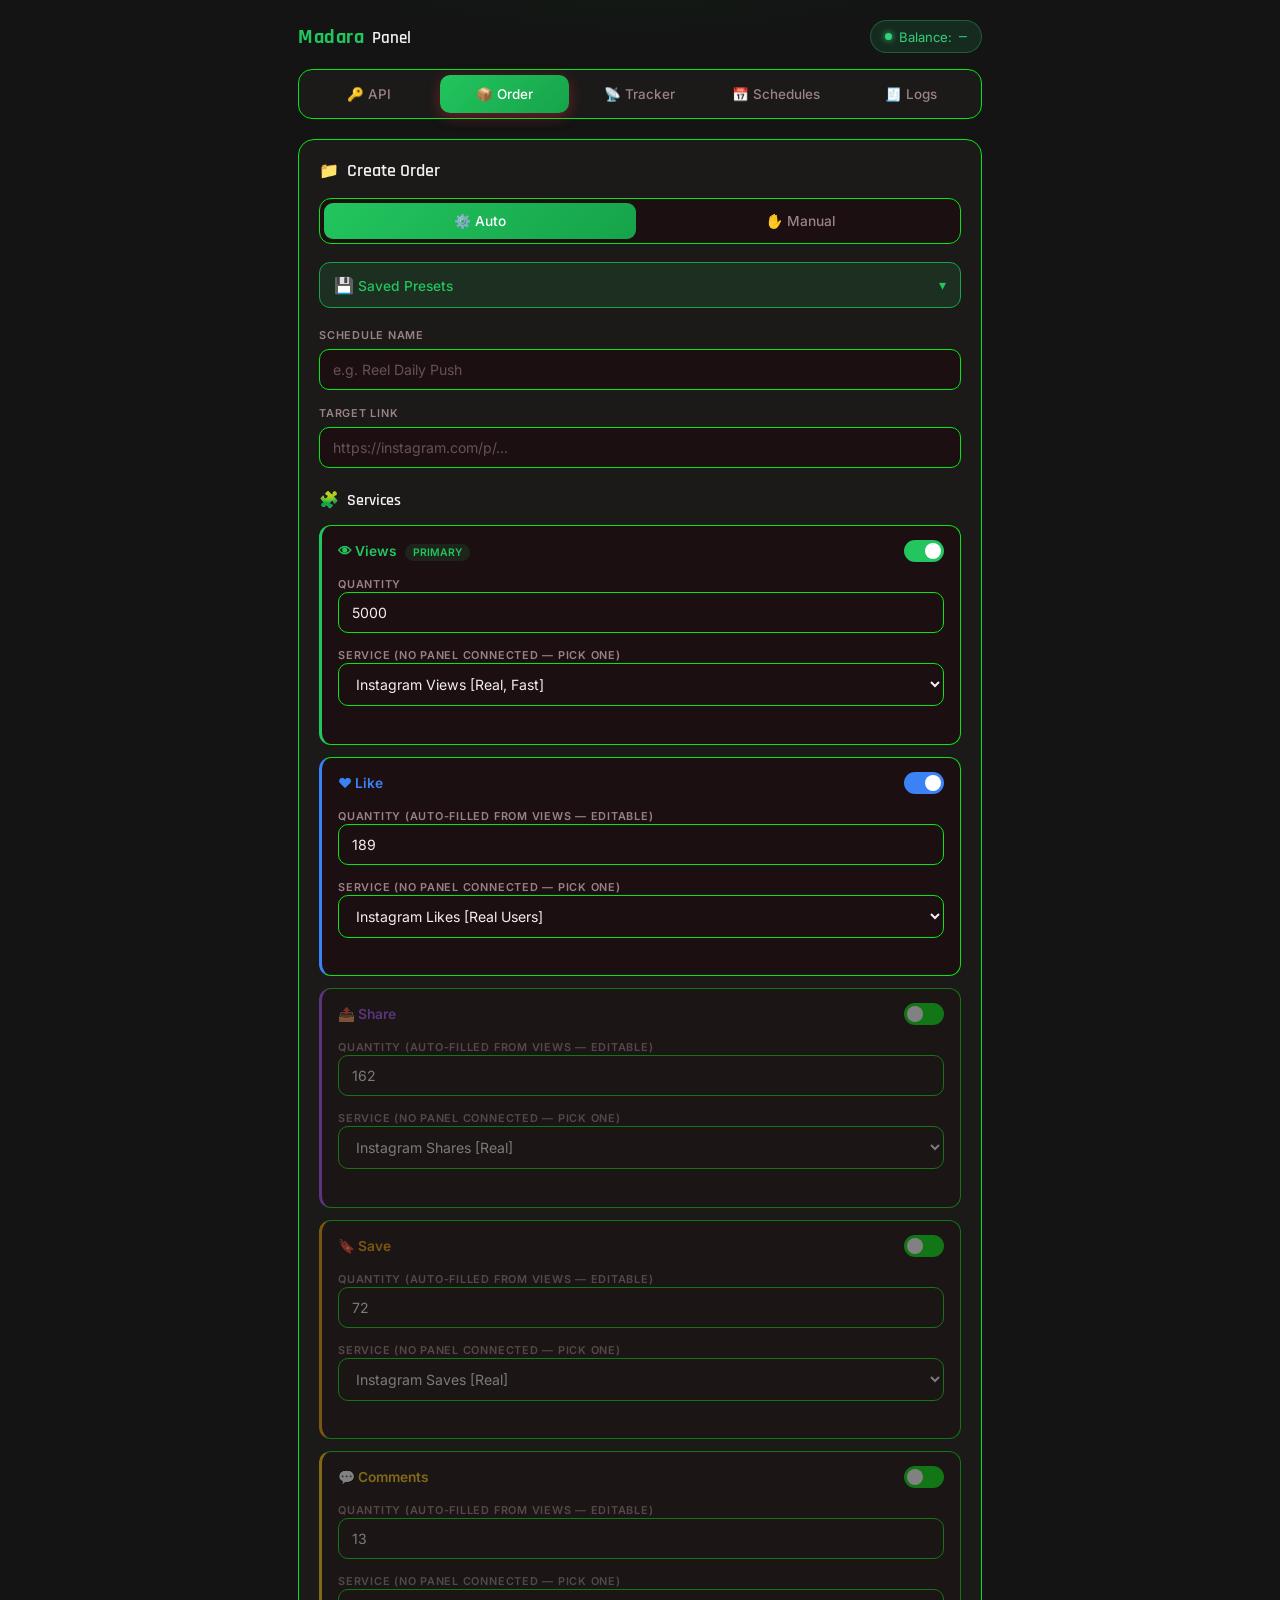
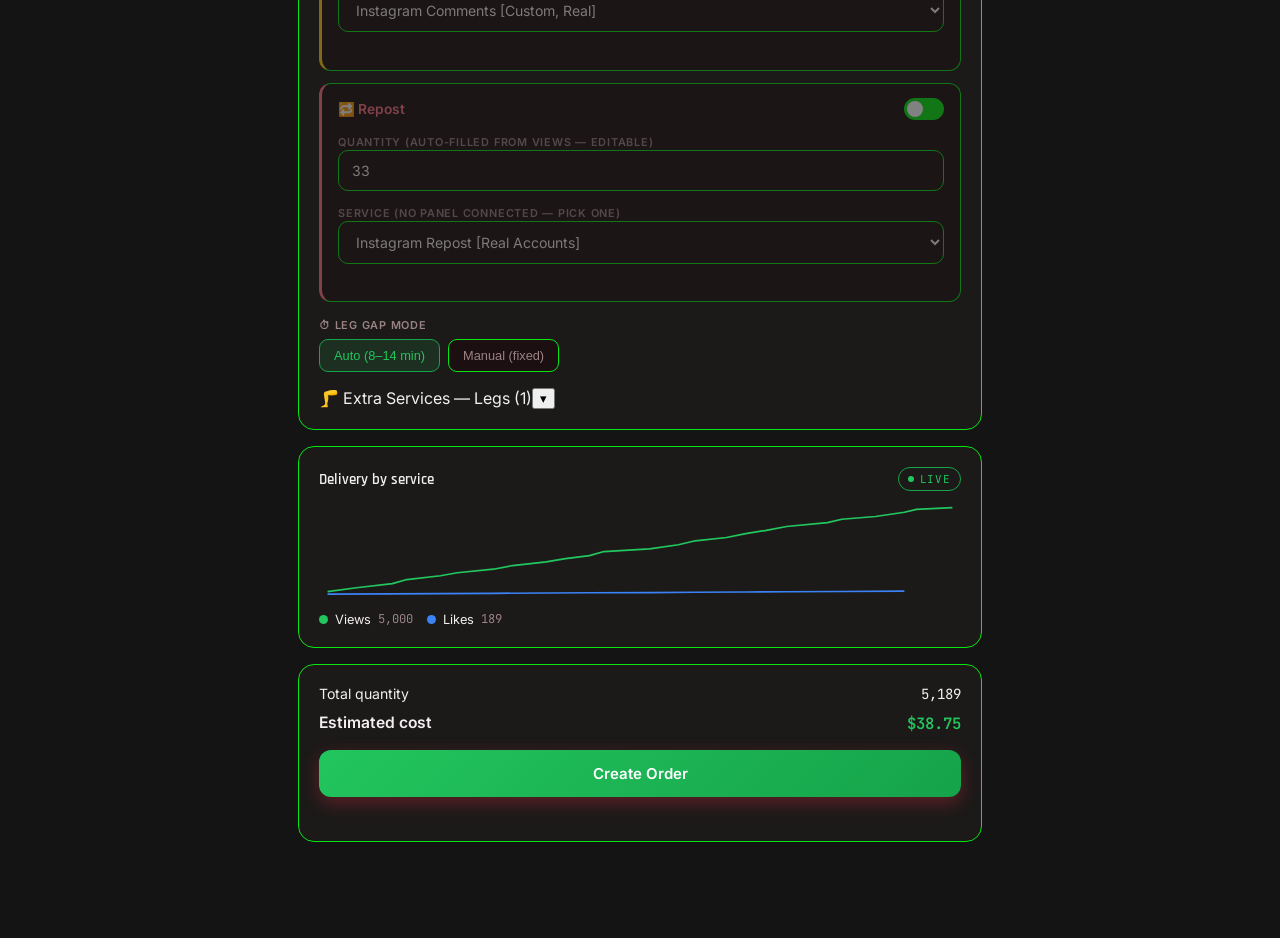
==== commit a4f84959: "Add saved SMM panel management section" ====
--- a/index.html
+++ b/index.html
@@ -63,7 +63,7 @@
 
       <div class="api-card">
         <div class="card-title"><span class="card-icon">🔌</span> Saved panels</div>
-        <p class="profile-help">Remove old providers here. Removing a panel only deletes its saved connection from this browser.</p>
+        <p class="profile-help">Choose which provider to use, or remove a saved connection from this browser.</p>
         <div id="profilesList" class="profiles-list">
           <div class="summary-empty">No panels saved yet — connect one above.</div>
         </div>
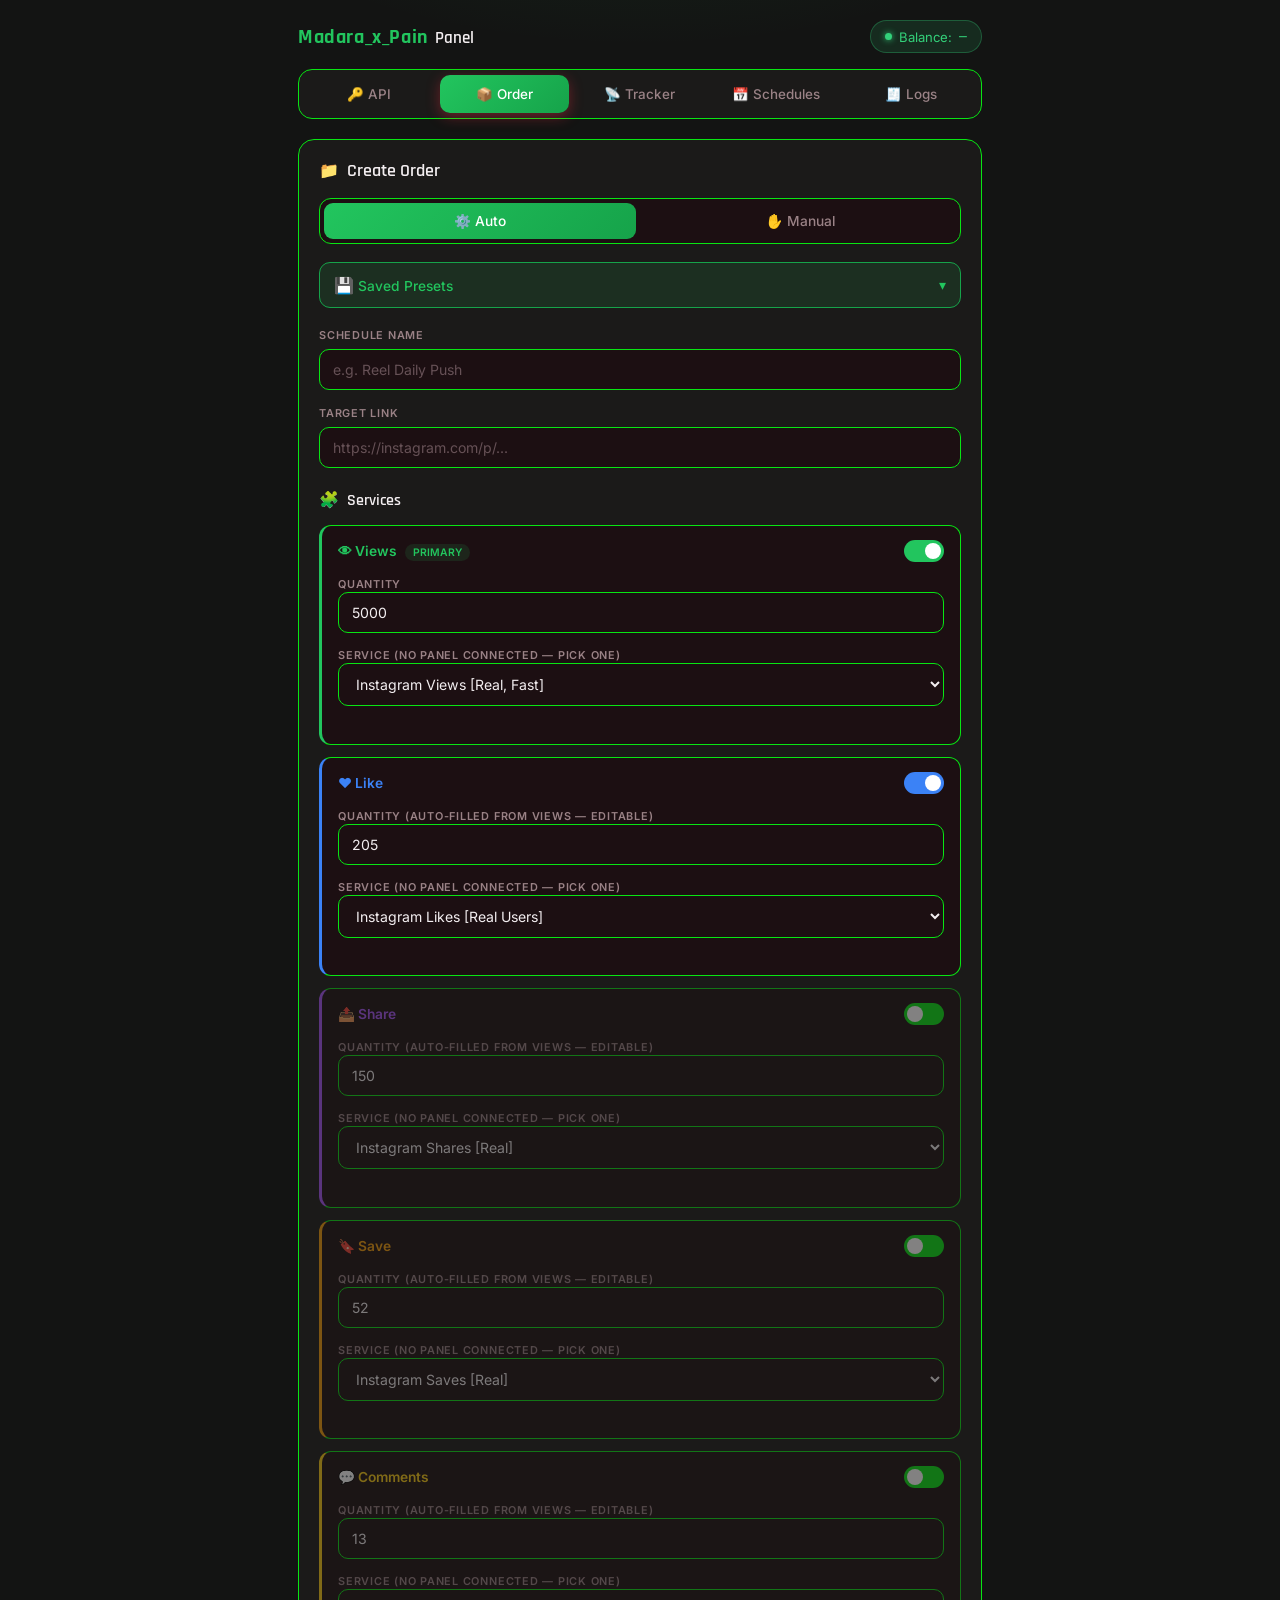
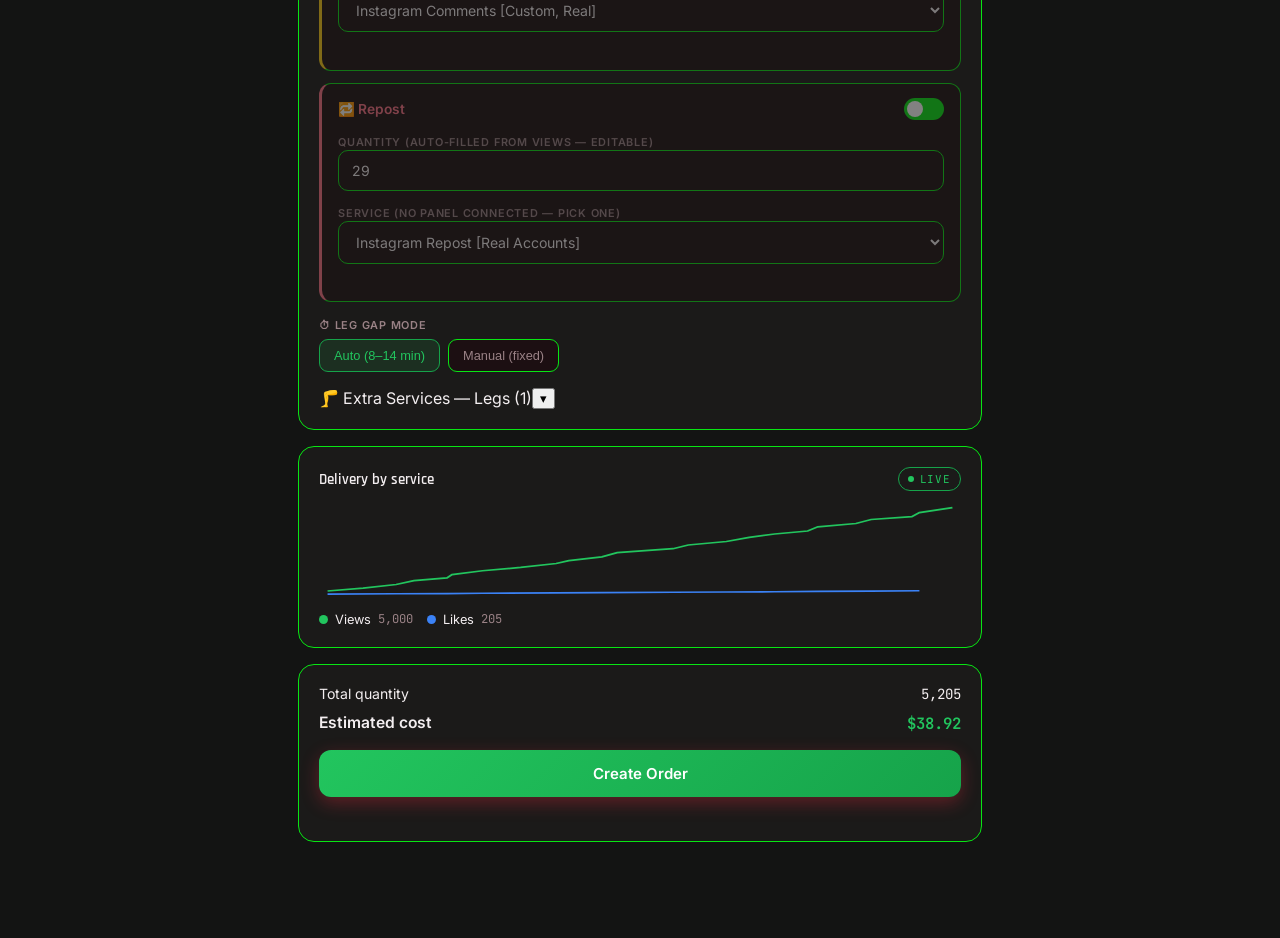
==== commit 88e66a66: "Update index.html" ====
--- a/index.html
+++ b/index.html
@@ -3,7 +3,7 @@
 <head>
 <meta charset="UTF-8">
 <meta name="viewport" content="width=device-width, initial-scale=1.0">
-<title>Madara Panel</title>
+<title>Madara_x_Pain Panel</title>
 <link rel="preconnect" href="https://fonts.googleapis.com">
 <link href="https://fonts.googleapis.com/css2?family=Rajdhani:wght@500;600;700&family=Inter:wght@400;500;600&family=JetBrains+Mono:wght@400;500;600&display=swap" rel="stylesheet">
 <link rel="stylesheet" href="style.css">
@@ -16,7 +16,7 @@
   <!-- HEADER -->
   <header class="topbar">
     <div class="brand">
-      <span class="brand-logo">Madara</span>
+      <span class="brand-logo">Madara_x_Pain</span>
       <span class="brand-name">Panel</span>
     </div>
     <div class="balance-pill">
--- a/style.css
+++ b/style.css
@@ -1089,3 +1089,15 @@
   .graph-select-row{ flex-direction: column; }
 }
  
+
+/* Saved SMM provider profiles */
+.profiles-list { display: grid; gap: 10px; }
+.profile-help { color: var(--muted); font-size: 0.82rem; margin: 0 0 12px; }
+.profile-row { gap: 12px; }
+.profile-details { min-width: 0; flex: 1; overflow-wrap: anywhere; }
+.profile-actions { display: flex; flex-shrink: 0; align-items: center; gap: 6px; }
+.profile-use-btn, .profile-remove-btn { min-height: 30px; }
+.profile-use-btn { background: var(--panel-2); border: 1px solid var(--line); color: var(--text); border-radius: 7px; padding: 5px 12px; font-size: 0.76rem; cursor: pointer; }
+.profile-use-btn:disabled { opacity: 0.65; cursor: default; }
+.profile-remove-btn:disabled { opacity: 0.65; cursor: default; }
+@media (max-width: 520px) { .profile-row { align-items: flex-start; flex-direction: column; } .profile-actions { width: 100%; justify-content: flex-end; } }
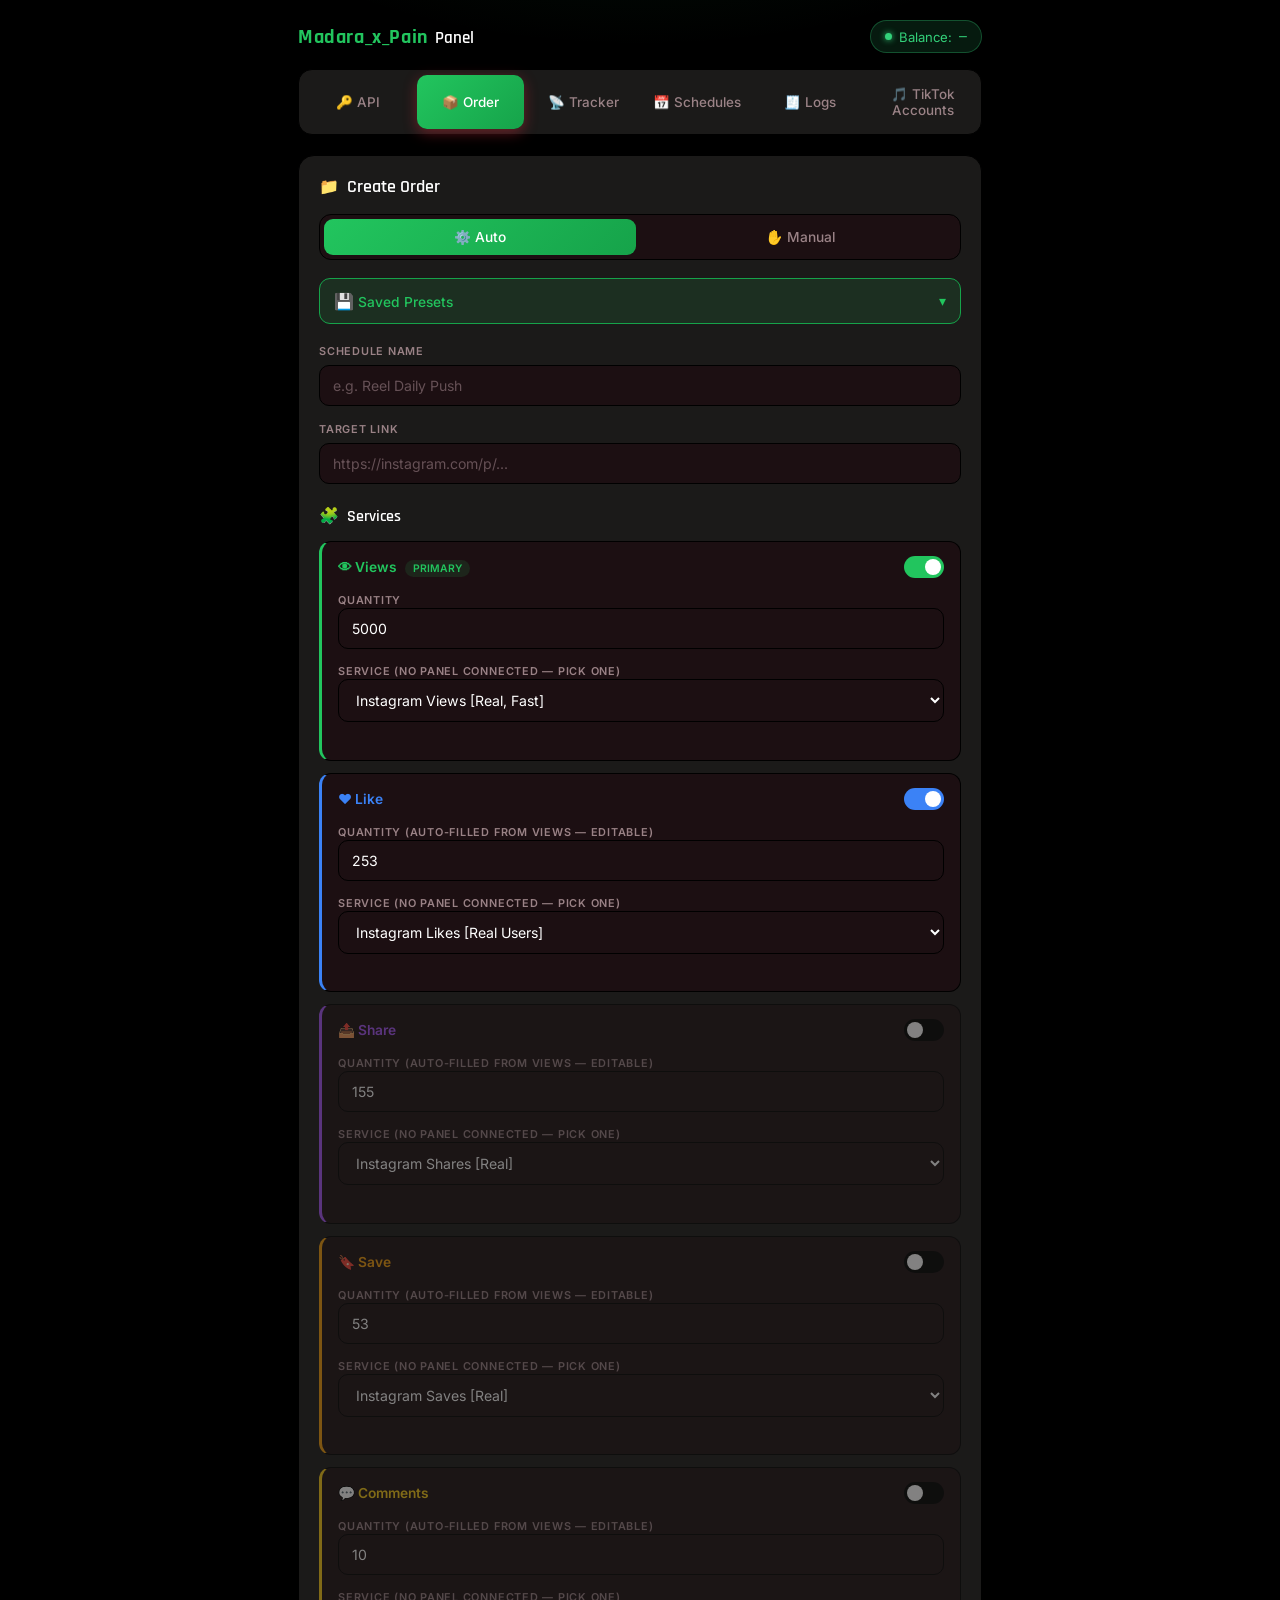
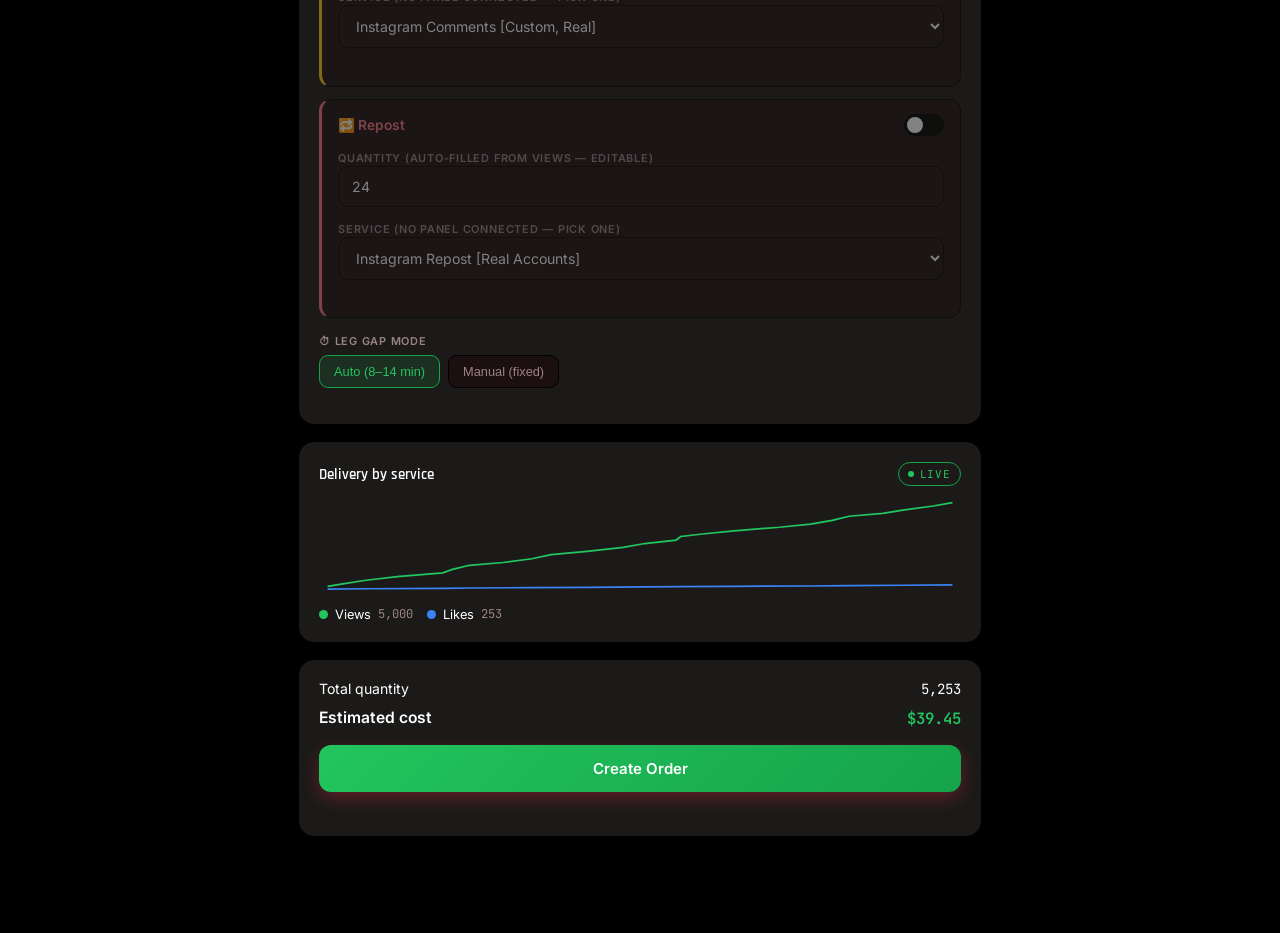
==== commit 6acb9fe6: "Add isolated TikTok account workspace with focused panel view" ====
--- a/index.html
+++ b/index.html
@@ -1,342 +1,357 @@
-<!DOCTYPE html>
-<html lang="en">
-<head>
-<meta charset="UTF-8">
-<meta name="viewport" content="width=device-width, initial-scale=1.0">
-<title>Madara_x_Pain Panel</title>
-<link rel="preconnect" href="https://fonts.googleapis.com">
-<link href="https://fonts.googleapis.com/css2?family=Rajdhani:wght@500;600;700&family=Inter:wght@400;500;600&family=JetBrains+Mono:wght@400;500;600&display=swap" rel="stylesheet">
-<link rel="stylesheet" href="style.css">
-  <link rel="stylesheet" href="gate.css">
-</head>
-<body>
-
-<div class="shell">
-
-  <!-- HEADER -->
-  <header class="topbar">
-    <div class="brand">
-      <span class="brand-logo">Madara_x_Pain</span>
-      <span class="brand-name">Panel</span>
-    </div>
-    <div class="balance-pill">
-      <span class="balance-dot"></span>
-      Balance: <span id="balanceValue" class="mono">—</span>
-    </div>
-  </header>
-
-  <!-- NAV TABS -->
-  <nav class="tabs">
-    <button class="tab-btn" data-tab="api">🔑 API</button>
-    <button class="tab-btn active" data-tab="order">📦 Order</button>
-    <button class="tab-btn" data-tab="tracker">📡 Tracker</button>
-    <button class="tab-btn" data-tab="schedules">📅 Schedules</button>
-    <button class="tab-btn" data-tab="logs">🧾 Logs</button>
-  </nav>
-
-  <main class="content">
-
-    <!-- ================= API TAB ================= -->
-    <section class="panel" id="tab-api">
-      <div class="panel-head">
-        <h1>Connect a panel</h1>
-        <p>Works with any SMM panel that exposes a standard key + action API — not tied to one provider.</p>
-      </div>
-
-      <div class="api-card">
-        <div class="field-block">
-          <span class="field-label">Profile name (optional)</span>
-          <input id="profileNameInput" class="input full" type="text" placeholder="e.g. YoYo Media">
-        </div>
-        <div class="field-block">
-          <span class="field-label">Panel website / API URL</span>
-          <input id="apiBaseUrl" class="input full" type="text" placeholder="https://yoyomedia.in/api/v2">
-        </div>
-        <div class="field-block">
-          <span class="field-label">API key</span>
-          <input id="apiKeyInput" class="input full" type="text" placeholder="Your panel API key">
-        </div>
-
-        <button id="connectBtn" class="submit-btn">Connect &amp; Save</button>
-        <div id="connectStatus" class="connect-status"></div>
-      </div>
-
-      <div class="api-card">
-        <div class="card-title"><span class="card-icon">🔌</span> Saved panels</div>
-        <p class="profile-help">Choose which provider to use, or remove a saved connection from this browser.</p>
-        <div id="profilesList" class="profiles-list">
-          <div class="summary-empty">No panels saved yet — connect one above.</div>
-        </div>
-      </div>
-
-      <div class="api-card">
-        <div class="card-title"><span class="card-icon">📋</span> Fetched services</div>
-        <div id="fetchedServicesList" class="fetched-services-list">
-          <div class="summary-empty">Not connected yet — using demo catalog until you connect.</div>
-        </div>
-      </div>
-    </section>
-
-    <!-- ================= ORDER TAB ================= -->
-    <section class="panel active" id="tab-order">
-
-      <div class="create-order-card">
-
-        <div class="card-title"><span class="card-icon">📁</span> Create Order</div>
-
-        <div class="mode-toggle-row">
-          <button class="mode-toggle-btn active" id="autoModeBtn" data-mode="auto">⚙️ Auto</button>
-          <button class="mode-toggle-btn" id="manualModeBtn" data-mode="manual">✋ Manual</button>
-        </div>
-
-        <button class="presets-btn" id="presetsBtn">
-          <span><span class="card-icon">💾</span> Saved Presets</span>
-          <span class="chevron">▾</span>
-        </button>
-
-        <div class="field-block">
-          <span class="field-label">Schedule name</span>
-          <input id="scheduleName" class="input full" type="text" placeholder="e.g. Reel Daily Push">
-        </div>
-
-        <div class="field-block">
-          <span class="field-label">Target link</span>
-          <input id="targetLink" class="input full" type="text" placeholder="https://instagram.com/p/...">
-        </div>
-
-        <div class="section-title"><span class="card-icon">🧩</span> Services</div>
-
-        <!-- AUTO MODE: fixed toggle cards -->
-        <div id="autoServicesBlock">
-          <div id="autoFixedCards" class="fixed-svc-cards"></div>
-
-          <div class="field-block" style="margin-top:16px;">
-            <span class="field-label">⏱ Leg Gap Mode</span>
-            <div class="gap-mode-row">
-              <button class="gap-mode-btn active" id="gapAutoBtn" data-gap="auto">Auto (8–14 min)</button>
-              <button class="gap-mode-btn" id="gapManualBtn" data-gap="manual">Manual (fixed)</button>
-            </div>
-          </div>
-
-          <div class="extra-legs-head" id="autoExtraLegsHead" style="display:none;">
-            <span>🦵 Extra Services — Legs <span id="autoExtraLegsCount" class="extra-legs-count"></span></span>
-            <button class="extra-legs-expand" id="autoExtraLegsToggle">▾</button>
-          </div>
-          <div id="autoExtraLegsList" class="extra-legs-list" style="display:none;"></div>
-        </div>
-
-        <!-- MANUAL MODE: dynamic add/remove slots (old curve system) -->
-        <div id="manualServicesBlock" style="display:none;">
-          <div id="servicesContainer" class="services-container"></div>
-
-          <div class="extra-legs-head" id="extraServicesHead" style="display:none;">
-            <span>🦵 Extra Services <span id="extraServicesCount" class="extra-legs-count"></span></span>
-            <button class="extra-legs-expand" id="extraServicesToggle">▾</button>
-          </div>
-          <div id="extraServicesContainer" class="services-container extra-services-container" style="display:none;"></div>
-
-          <button id="addServiceBtn" class="add-slot-btn">+ Add slot</button>
-        </div>
-
-      </div>
-
-      <!-- GROWTH GRAPH -->
-      <div class="graph-card">
-        <div class="graph-head">
-          <span class="graph-title">Delivery by service</span>
-          <div class="live-pill"><span class="live-dot"></span>LIVE</div>
-        </div>
-        <svg id="growthSvg" class="graph-svg" viewBox="0 0 600 120" preserveAspectRatio="none">
-          <g id="graphLinesGroup"></g>
-        </svg>
-        <div id="growthTooltip" class="graph-tooltip" style="display:none;"></div>
-        <div id="graphLegend" class="graph-legend"></div>
-      </div>
-
-      <!-- COST SUMMARY -->
-      <div class="cost-card">
-        <div class="summary-row">
-          <span>Total quantity</span>
-          <span id="totalQty" class="mono">0</span>
-        </div>
-        <div class="summary-row summary-total">
-          <span>Estimated cost</span>
-          <span id="totalCost" class="mono">$0.00</span>
-        </div>
-        <button class="submit-btn" id="submitOrderBtn">Create Order</button>
-        <div id="orderStatus" class="connect-status"></div>
-      </div>
-
-    </section>
-
-    <!-- ================= TRACKER TAB ================= -->
-    <section class="panel" id="tab-tracker">
-      <div class="panel-head">
-        <h1>Tracker</h1>
-        <p>Shows the real delivery history this panel has placed for a link — only orders from the last 7 days.</p>
-      </div>
-
-      <div class="api-card">
-        <div class="field-block">
-          <span class="field-label">Reel / post link</span>
-          <input id="trackerLink" class="input full" type="text" placeholder="https://instagram.com/reel/...">
-        </div>
-        <button id="trackBtn" class="submit-btn">Show history</button>
-      </div>
-
-      <div class="graph-card ig-style-card">
-        <div class="graph-head">
-          <span class="graph-title">Views over time</span>
-        </div>
-        <div id="trackerPills" class="ig-pills"></div>
-        <svg id="trackerSvg" class="graph-svg ig-graph-svg" viewBox="0 0 700 380" preserveAspectRatio="none">
-          <g id="trackerGridGroup"></g>
-          <g id="trackerLinesGroup"></g>
-          <g id="trackerAxisGroup"></g>
-        </svg>
-        <div id="trackerEmpty" class="summary-empty">Enter a link and click "Show history".</div>
-        <p class="tracker-note">⚠️ Still improving — tracking accuracy may not be fully reliable yet.</p>
-      </div>
-    </section>
-
-    <!-- ================= SCHEDULES TAB ================= -->
-    <section class="panel" id="tab-schedules">
-      <div class="panel-head">
-        <h1>Schedules</h1>
-        <p>Active orders you can pause, resume, or delete — plus who's connecting through this panel.</p>
-      </div>
-
-      <div id="schedulesLocked" class="lock-card">
-        <div class="lock-icon">🔒</div>
-        <div class="lock-title">Protected tab</div>
-        <input id="schedulesPassword" class="input full" type="password" placeholder="Enter password">
-        <button id="unlockSchedulesBtn" class="submit-btn">Unlock</button>
-        <div id="lockError" class="lock-error"></div>
-      </div>
-
-      <div id="schedulesContent" style="display:none;">
-        <button id="refreshActivityBtn" class="add-slot-btn" style="margin-bottom:14px;">↻ Refresh</button>
-
-        <div class="section-title"><span class="card-icon">📦</span> Orders</div>
-        <div id="ordersList" class="orders-list">
-          <div class="summary-empty">Loading...</div>
-        </div>
-
-        <div class="section-title" style="margin-top:24px;"><span class="card-icon">🔌</span> Connections &amp; orders log</div>
-        <div id="activityLogTable" class="schedule-table">
-          <div class="summary-empty">Loading...</div>
-        </div>
-      </div>
-    </section>
-
-    <!-- ================= LOGS TAB ================= -->
-    <section class="panel" id="tab-logs">
-      <div class="panel-head">
-        <h1>Activity logs</h1>
-        <p>Every action taken in this session, most recent first.</p>
-      </div>
-      <div id="logsList" class="logs-list"></div>
-
-      <div class="panel-head" style="margin-top:26px;">
-        <h1 style="font-size:1.1rem;">Delivery history</h1>
-        <p>What actually got delivered, when, and to which link — saved on this device.</p>
-      </div>
-      <div id="deliveryHistoryList" class="logs-list"></div>
-    </section>
-
-  </main>
-</div>
-
-<!-- CUSTOM GRAPH EDITOR MODAL -->
-<div id="graphModal" class="modal-overlay">
-  <div class="modal-box">
-    <div class="modal-head">
-      <span>Custom delivery curve</span>
-      <button id="closeGraphModal" class="remove-btn">✕</button>
-    </div>
-    <p class="modal-hint">Drag the 20 dots up or down to shape how delivery ramps across the duration. Higher = more units in that slice.</p>
-    <svg id="customGraphSvg" class="custom-graph-svg" viewBox="0 0 600 200"></svg>
-    <div class="field-block">
-      <span class="field-label">Name (to save permanently on this device)</span>
-      <input id="customGraphName" class="input full" type="text" placeholder="e.g. My Reel Curve">
-    </div>
-    <button id="saveGraphBtn" class="submit-btn">Save curve</button>
-  </div>
-</div>
-
-<!-- TEMPLATE for one service slot -->
-<template id="serviceTemplate">
-  <div class="service-card">
-
-    <div class="slot-head">
-      <span class="slot-label">Slot</span>
-      <button class="remove-btn" title="Remove slot">✕</button>
-    </div>
-
-    <div class="slot-row">
-      <select class="input category-select"></select>
-
-      <div class="service-search-wrap">
-        <span class="search-icon">🔍</span>
-        <input class="input service-search" type="text" placeholder="Search service ID or name">
-        <div class="service-dropdown"></div>
-      </div>
-    </div>
-
-    <div class="selected-service-note">No service selected yet</div>
-
-    <div class="field-block">
-      <span class="field-label">Quantity</span>
-      <input class="input full qty" type="number" min="1" placeholder="e.g. 2000" value="1000">
-      <span class="qty-warning"></span>
-    </div>
-
-    <div class="field-block">
-      <span class="field-label">Duration (hours)</span>
-      <input class="input full duration" type="number" min="1" max="72" value="24">
-    </div>
-
-    <div class="field-block randomness-block">
-      <span class="field-label">
-        Delivery randomness — <span class="randomness-readout mono">18%</span>
-      </span>
-      <input class="input full randomness" type="range" min="1" max="40" value="18">
-      <span class="randomness-caption">At 40% delivery becomes fully random (real drip-style, spread over 12–24h)</span>
-    </div>
-
-    <div class="field-block graph-select-block">
-      <span class="field-label">Delivery curve</span>
-      <div class="graph-select-row">
-        <select class="input full graph-select">
-          <option value="steady">Steady Drip</option>
-          <option value="burst">Instant Burst</option>
-          <option value="late">Late Spike</option>
-          <option value="organic1" selected>Organic — Morning Rise</option>
-          <option value="organic2">Organic — Evening Wave</option>
-          <option value="custom">Custom (edit below)</option>
-        </select>
-        <button class="edit-graph-btn">Edit</button>
-      </div>
-    </div>
-
-    <div class="preview-head">
-      <span>Delivery timeline</span>
-      <span class="preview-cost mono">$0.00</span>
-    </div>
-
-    <label class="legs-toggle-row">
-      <input type="checkbox" class="show-legs-toggle">
-      Show leg-by-leg table
-    </label>
-
-    <div class="legs-summary-note"></div>
-
-    <div class="legs-preview" style="display:none;"></div>
-
-  </div>
-</template>
-
-<script src="script.js"></script>
-  <script src="gate.js"></script>
-</body>
-</html>
+<!DOCTYPE html>
+<html lang="en">
+<head>
+<meta charset="UTF-8">
+<meta name="viewport" content="width=device-width, initial-scale=1.0">
+<title>Madara_x_Pain Panel</title>
+<link rel="preconnect" href="https://fonts.googleapis.com">
+<link href="https://fonts.googleapis.com/css2?family=Rajdhani:wght@500;600;700&family=Inter:wght@400;500;600&family=JetBrains+Mono:wght@400;500;600&display=swap" rel="stylesheet">
+<link rel="stylesheet" href="style.css">
+<link rel="stylesheet" href="tiktok-accounts.css">
+  <link rel="stylesheet" href="gate.css">
+</head>
+<body>
+
+<div class="shell">
+
+  <!-- HEADER -->
+  <header class="topbar">
+    <div class="brand">
+      <span class="brand-logo">Madara_x_Pain</span>
+      <span class="brand-name">Panel</span>
+    </div>
+    <div class="balance-pill">
+      <span class="balance-dot"></span>
+      Balance: <span id="balanceValue" class="mono">—</span>
+    </div>
+  </header>
+
+  <!-- NAV TABS -->
+  <nav class="tabs">
+    <button class="tab-btn" data-tab="api">🔑 API</button>
+    <button class="tab-btn active" data-tab="order">📦 Order</button>
+    <button class="tab-btn" data-tab="tracker">📡 Tracker</button>
+    <button class="tab-btn" data-tab="schedules">📅 Schedules</button>
+    <button class="tab-btn" data-tab="logs">🧾 Logs</button>
+    <button class="tab-btn" data-tab="tiktok">🎵 TikTok Accounts</button>
+  </nav>
+
+  <main class="content">
+
+    <!-- ================= API TAB ================= -->
+    <section class="panel" id="tab-api">
+      <div class="panel-head">
+        <h1>Connect a panel</h1>
+        <p>Works with any SMM panel that exposes a standard key + action API — not tied to one provider.</p>
+      </div>
+
+      <div class="api-card">
+        <div class="field-block">
+          <span class="field-label">Profile name (optional)</span>
+          <input id="profileNameInput" class="input full" type="text" placeholder="e.g. YoYo Media">
+        </div>
+        <div class="field-block">
+          <span class="field-label">Panel website / API URL</span>
+          <input id="apiBaseUrl" class="input full" type="text" placeholder="https://yoyomedia.in/api/v2">
+        </div>
+        <div class="field-block">
+          <span class="field-label">API key</span>
+          <input id="apiKeyInput" class="input full" type="text" placeholder="Your panel API key">
+        </div>
+
+        <button id="connectBtn" class="submit-btn">Connect &amp; Save</button>
+        <div id="connectStatus" class="connect-status"></div>
+      </div>
+
+      <div class="api-card">
+        <div class="card-title"><span class="card-icon">🔌</span> Saved panels</div>
+        <p class="profile-help">Choose which provider to use, or remove a saved connection from this browser.</p>
+        <div id="profilesList" class="profiles-list">
+          <div class="summary-empty">No panels saved yet — connect one above.</div>
+        </div>
+      </div>
+
+      <div class="api-card">
+        <div class="card-title"><span class="card-icon">📋</span> Fetched services</div>
+        <div id="fetchedServicesList" class="fetched-services-list">
+          <div class="summary-empty">Not connected yet — using demo catalog until you connect.</div>
+        </div>
+      </div>
+    </section>
+
+    <!-- ================= ORDER TAB ================= -->
+    <section class="panel active" id="tab-order">
+
+      <div class="create-order-card">
+
+        <div class="card-title"><span class="card-icon">📁</span> Create Order</div>
+
+        <div class="mode-toggle-row">
+          <button class="mode-toggle-btn active" id="autoModeBtn" data-mode="auto">⚙️ Auto</button>
+          <button class="mode-toggle-btn" id="manualModeBtn" data-mode="manual">✋ Manual</button>
+        </div>
+
+        <button class="presets-btn" id="presetsBtn">
+          <span><span class="card-icon">💾</span> Saved Presets</span>
+          <span class="chevron">▾</span>
+        </button>
+
+        <div class="field-block">
+          <span class="field-label">Schedule name</span>
+          <input id="scheduleName" class="input full" type="text" placeholder="e.g. Reel Daily Push">
+        </div>
+
+        <div class="field-block">
+          <span class="field-label">Target link</span>
+          <input id="targetLink" class="input full" type="text" placeholder="https://instagram.com/p/...">
+        </div>
+
+        <div class="section-title"><span class="card-icon">🧩</span> Services</div>
+
+        <!-- AUTO MODE: fixed toggle cards -->
+        <div id="autoServicesBlock">
+          <div id="autoFixedCards" class="fixed-svc-cards"></div>
+
+          <div class="field-block" style="margin-top:16px;">
+            <span class="field-label">⏱ Leg Gap Mode</span>
+            <div class="gap-mode-row">
+              <button class="gap-mode-btn active" id="gapAutoBtn" data-gap="auto">Auto (8–14 min)</button>
+              <button class="gap-mode-btn" id="gapManualBtn" data-gap="manual">Manual (fixed)</button>
+            </div>
+          </div>
+
+          <div class="extra-legs-head" id="autoExtraLegsHead" style="display:none;">
+            <span>🦵 Extra Services — Legs <span id="autoExtraLegsCount" class="extra-legs-count"></span></span>
+            <button class="extra-legs-expand" id="autoExtraLegsToggle">▾</button>
+          </div>
+          <div id="autoExtraLegsList" class="extra-legs-list" style="display:none;"></div>
+        </div>
+
+        <!-- MANUAL MODE: dynamic add/remove slots (old curve system) -->
+        <div id="manualServicesBlock" style="display:none;">
+          <div id="servicesContainer" class="services-container"></div>
+
+          <div class="extra-legs-head" id="extraServicesHead" style="display:none;">
+            <span>🦵 Extra Services <span id="extraServicesCount" class="extra-legs-count"></span></span>
+            <button class="extra-legs-expand" id="extraServicesToggle">▾</button>
+          </div>
+          <div id="extraServicesContainer" class="services-container extra-services-container" style="display:none;"></div>
+
+          <button id="addServiceBtn" class="add-slot-btn">+ Add slot</button>
+        </div>
+
+      </div>
+
+      <!-- GROWTH GRAPH -->
+      <div class="graph-card">
+        <div class="graph-head">
+          <span class="graph-title">Delivery by service</span>
+          <div class="live-pill"><span class="live-dot"></span>LIVE</div>
+        </div>
+        <svg id="growthSvg" class="graph-svg" viewBox="0 0 600 120" preserveAspectRatio="none">
+          <g id="graphLinesGroup"></g>
+        </svg>
+        <div id="growthTooltip" class="graph-tooltip" style="display:none;"></div>
+        <div id="graphLegend" class="graph-legend"></div>
+      </div>
+
+      <!-- COST SUMMARY -->
+      <div class="cost-card">
+        <div class="summary-row">
+          <span>Total quantity</span>
+          <span id="totalQty" class="mono">0</span>
+        </div>
+        <div class="summary-row summary-total">
+          <span>Estimated cost</span>
+          <span id="totalCost" class="mono">$0.00</span>
+        </div>
+        <button class="submit-btn" id="submitOrderBtn">Create Order</button>
+        <div id="orderStatus" class="connect-status"></div>
+      </div>
+
+    </section>
+
+    <!-- ================= TRACKER TAB ================= -->
+    <section class="panel" id="tab-tracker">
+      <div class="panel-head">
+        <h1>Tracker</h1>
+        <p>Shows the real delivery history this panel has placed for a link — only orders from the last 7 days.</p>
+      </div>
+
+      <div class="api-card">
+        <div class="field-block">
+          <span class="field-label">Reel / post link</span>
+          <input id="trackerLink" class="input full" type="text" placeholder="https://instagram.com/reel/...">
+        </div>
+        <button id="trackBtn" class="submit-btn">Show history</button>
+      </div>
+
+      <div class="graph-card ig-style-card">
+        <div class="graph-head">
+          <span class="graph-title">Views over time</span>
+        </div>
+        <div id="trackerPills" class="ig-pills"></div>
+        <svg id="trackerSvg" class="graph-svg ig-graph-svg" viewBox="0 0 700 380" preserveAspectRatio="none">
+          <g id="trackerGridGroup"></g>
+          <g id="trackerLinesGroup"></g>
+          <g id="trackerAxisGroup"></g>
+        </svg>
+        <div id="trackerEmpty" class="summary-empty">Enter a link and click "Show history".</div>
+        <p class="tracker-note">⚠️ Still improving — tracking accuracy may not be fully reliable yet.</p>
+      </div>
+    </section>
+
+    <!-- ================= SCHEDULES TAB ================= -->
+    <section class="panel" id="tab-schedules">
+      <div class="panel-head">
+        <h1>Schedules</h1>
+        <p>Active orders you can pause, resume, or delete — plus who's connecting through this panel.</p>
+      </div>
+
+      <div id="schedulesLocked" class="lock-card">
+        <div class="lock-icon">🔒</div>
+        <div class="lock-title">Protected tab</div>
+        <input id="schedulesPassword" class="input full" type="password" placeholder="Enter password">
+        <button id="unlockSchedulesBtn" class="submit-btn">Unlock</button>
+        <div id="lockError" class="lock-error"></div>
+      </div>
+
+      <div id="schedulesContent" style="display:none;">
+        <button id="refreshActivityBtn" class="add-slot-btn" style="margin-bottom:14px;">↻ Refresh</button>
+
+        <div class="section-title"><span class="card-icon">📦</span> Orders</div>
+        <div id="ordersList" class="orders-list">
+          <div class="summary-empty">Loading...</div>
+        </div>
+
+        <div class="section-title" style="margin-top:24px;"><span class="card-icon">🔌</span> Connections &amp; orders log</div>
+        <div id="activityLogTable" class="schedule-table">
+          <div class="summary-empty">Loading...</div>
+        </div>
+      </div>
+    </section>
+
+    <!-- ================= LOGS TAB ================= -->
+    <section class="panel" id="tab-logs">
+      <div class="panel-head">
+        <h1>Activity logs</h1>
+        <p>Every action taken in this session, most recent first.</p>
+      </div>
+      <div id="logsList" class="logs-list"></div>
+
+      <div class="panel-head" style="margin-top:26px;">
+        <h1 style="font-size:1.1rem;">Delivery history</h1>
+        <p>What actually got delivered, when, and to which link — saved on this device.</p>
+      </div>
+      <div id="deliveryHistoryList" class="logs-list"></div>
+    </section>
+
+    <!-- Independent TikTok browser workspace; existing panels are unchanged. -->
+    <section class="panel" id="tab-tiktok">
+      <div class="panel-head"><h1>TikTok Accounts</h1><p>Add and switch your saved TikTok accounts in a shared browser workspace.</p></div>
+      <div class="api-card tt-setup">
+        <label for="tt-service-url" class="field-label">TikTok workspace service URL</label>
+        <div class="tt-connect-row"><input id="tt-service-url" class="input full" type="url" placeholder="https://your-tiktok-service.onrender.com" autocomplete="url"><button id="tt-connect" class="submit-btn" type="button">Open workspace</button></div>
+        <p class="profile-help">This optional service handles TikTok sessions separately. Your existing panel works without it. Save and release your TikTok profile before leaving this tab.</p>
+        <p id="tt-message" role="status"></p>
+      </div>
+      <iframe id="tt-workspace" title="Shared TikTok account workspace" hidden referrerpolicy="no-referrer" sandbox="allow-scripts allow-same-origin allow-forms"></iframe>
+    </section>
+  </main>
+</div>
+
+<!-- CUSTOM GRAPH EDITOR MODAL -->
+<div id="graphModal" class="modal-overlay">
+  <div class="modal-box">
+    <div class="modal-head">
+      <span>Custom delivery curve</span>
+      <button id="closeGraphModal" class="remove-btn">✕</button>
+    </div>
+    <p class="modal-hint">Drag the 20 dots up or down to shape how delivery ramps across the duration. Higher = more units in that slice.</p>
+    <svg id="customGraphSvg" class="custom-graph-svg" viewBox="0 0 600 200"></svg>
+    <div class="field-block">
+      <span class="field-label">Name (to save permanently on this device)</span>
+      <input id="customGraphName" class="input full" type="text" placeholder="e.g. My Reel Curve">
+    </div>
+    <button id="saveGraphBtn" class="submit-btn">Save curve</button>
+  </div>
+</div>
+
+<!-- TEMPLATE for one service slot -->
+<template id="serviceTemplate">
+  <div class="service-card">
+
+    <div class="slot-head">
+      <span class="slot-label">Slot</span>
+      <button class="remove-btn" title="Remove slot">✕</button>
+    </div>
+
+    <div class="slot-row">
+      <select class="input category-select"></select>
+
+      <div class="service-search-wrap">
+        <span class="search-icon">🔍</span>
+        <input class="input service-search" type="text" placeholder="Search service ID or name">
+        <div class="service-dropdown"></div>
+      </div>
+    </div>
+
+    <div class="selected-service-note">No service selected yet</div>
+
+    <div class="field-block">
+      <span class="field-label">Quantity</span>
+      <input class="input full qty" type="number" min="1" placeholder="e.g. 2000" value="1000">
+      <span class="qty-warning"></span>
+    </div>
+
+    <div class="field-block">
+      <span class="field-label">Duration (hours)</span>
+      <input class="input full duration" type="number" min="1" max="72" value="24">
+    </div>
+
+    <div class="field-block randomness-block">
+      <span class="field-label">
+        Delivery randomness — <span class="randomness-readout mono">18%</span>
+      </span>
+      <input class="input full randomness" type="range" min="1" max="40" value="18">
+      <span class="randomness-caption">At 40% delivery becomes fully random (real drip-style, spread over 12–24h)</span>
+    </div>
+
+    <div class="field-block graph-select-block">
+      <span class="field-label">Delivery curve</span>
+      <div class="graph-select-row">
+        <select class="input full graph-select">
+          <option value="steady">Steady Drip</option>
+          <option value="burst">Instant Burst</option>
+          <option value="late">Late Spike</option>
+          <option value="organic1" selected>Organic — Morning Rise</option>
+          <option value="organic2">Organic — Evening Wave</option>
+          <option value="custom">Custom (edit below)</option>
+        </select>
+        <button class="edit-graph-btn">Edit</button>
+      </div>
+    </div>
+
+    <div class="preview-head">
+      <span>Delivery timeline</span>
+      <span class="preview-cost mono">$0.00</span>
+    </div>
+
+    <label class="legs-toggle-row">
+      <input type="checkbox" class="show-legs-toggle">
+      Show leg-by-leg table
+    </label>
+
+    <div class="legs-summary-note"></div>
+
+    <div class="legs-preview" style="display:none;"></div>
+
+  </div>
+</template>
+
+<script src="script.js"></script>
+<script src="tiktok-accounts.js"></script>
+  <script src="gate.js"></script>
+</body>
+</html>
+
--- a/style.css
+++ b/style.css
@@ -1,11 +1,11 @@
 :root {
-  --bg: #131413;
+  --bg: #000000;
   --bg-glow: radial-gradient(ellipse 900px 500px at 50% -10%, rgba(34, 197, 94, 0.15), transparent 60%);
   --panel: #1b1a19;
   --panel-2: #1c0f12;
   --panel-3: #231315;
-  --line: #08e513;
-  --text: #f3eef0;
+  --line: #000000;
+  --text: #ffffff;
   --muted: #9a8286;
   --red: #22c55e;
   --red-deep: #16a34a;
@@ -479,7 +479,7 @@
 
 .order-card{
   background: var(--panel);
-  border: 1px solid var(--line);
+  border: 1px solid #080808;
   border-radius: 14px;
   padding: 16px 18px;
   display:flex;
@@ -549,7 +549,7 @@
 .order-progress-fill{
   height: 100%;
   border-radius: 4px;
-  background: linear-gradient(90deg, var(--red), var(--green));
+  background: #657e74;
 }
 
 .order-actions{
@@ -1089,15 +1089,15 @@
   .graph-select-row{ flex-direction: column; }
 }
  
-
-/* Saved SMM provider profiles */
-.profiles-list { display: grid; gap: 10px; }
-.profile-help { color: var(--muted); font-size: 0.82rem; margin: 0 0 12px; }
-.profile-row { gap: 12px; }
-.profile-details { min-width: 0; flex: 1; overflow-wrap: anywhere; }
-.profile-actions { display: flex; flex-shrink: 0; align-items: center; gap: 6px; }
-.profile-use-btn, .profile-remove-btn { min-height: 30px; }
-.profile-use-btn { background: var(--panel-2); border: 1px solid var(--line); color: var(--text); border-radius: 7px; padding: 5px 12px; font-size: 0.76rem; cursor: pointer; }
-.profile-use-btn:disabled { opacity: 0.65; cursor: default; }
-.profile-remove-btn:disabled { opacity: 0.65; cursor: default; }
-@media (max-width: 520px) { .profile-row { align-items: flex-start; flex-direction: column; } .profile-actions { width: 100%; justify-content: flex-end; } }
+
+/* Saved SMM provider profiles */
+.profiles-list { display: grid; gap: 10px; }
+.profile-help { color: var(--muted); font-size: 0.82rem; margin: 0 0 12px; }
+.profile-row { gap: 12px; }
+.profile-details { min-width: 0; flex: 1; overflow-wrap: anywhere; }
+.profile-actions { display: flex; flex-shrink: 0; align-items: center; gap: 6px; }
+.profile-use-btn, .profile-remove-btn { min-height: 30px; }
+.profile-use-btn { background: var(--panel-2); border: 1px solid var(--line); color: var(--text); border-radius: 7px; padding: 5px 12px; font-size: 0.76rem; cursor: pointer; }
+.profile-use-btn:disabled { opacity: 0.65; cursor: default; }
+.profile-remove-btn:disabled { opacity: 0.65; cursor: default; }
+@media (max-width: 520px) { .profile-row { align-items: flex-start; flex-direction: column; } .profile-actions { width: 100%; justify-content: flex-end; } }
--- a/tiktok-accounts.css
+++ b/tiktok-accounts.css
@@ -0,0 +1,2 @@
+#tab-tiktok .tt-connect-row{display:flex;align-items:center;gap:12px;margin-top:10px}#tab-tiktok .tt-connect-row .submit-btn{width:auto;white-space:nowrap;margin:0;padding:12px 20px}#tab-tiktok .tt-setup{margin-bottom:20px}#tab-tiktok #tt-message{font-size:12px;line-height:1.6;color:var(--muted)}#tab-tiktok #tt-workspace{width:100%;min-height:850px;height:85vh;border:1px solid var(--line);border-radius:var(--radius);background:#0d1117}#tab-tiktok #tt-workspace[hidden]{display:none}@media(max-width:600px){#tab-tiktok .tt-connect-row{flex-direction:column;align-items:stretch}#tab-tiktok #tt-workspace{min-height:1000px}}
+body.tt-focus-mode{overflow:hidden;background:#0d1117}body.tt-focus-mode .shell{max-width:none!important;width:100%!important;margin:0!important;padding:0!important}body.tt-focus-mode .topbar,body.tt-focus-mode .tabs{display:none!important}body.tt-focus-mode .content{padding:0!important;margin:0!important;max-width:none!important}body.tt-focus-mode #tab-tiktok{position:fixed;inset:0;z-index:100;background:#0d1117;padding:42px 0 0!important;overflow:auto}#tt-back-to-panel{display:none}body.tt-focus-mode #tt-back-to-panel{display:block;position:fixed;top:6px;left:12px;z-index:102;background:#17252c;color:#b5decb;border:1px solid #344e43;border-radius:7px;padding:6px 12px;font-size:12px;cursor:pointer}body.tt-focus-mode #tab-tiktok.tt-connected>.panel-head,body.tt-focus-mode #tab-tiktok.tt-connected>.tt-setup{display:none}body.tt-focus-mode #tab-tiktok #tt-workspace{display:block;width:100%;height:calc(100dvh - 42px);min-height:0;border:0;border-radius:0}body.tt-focus-mode #tab-tiktok:not(.tt-connected)>.panel-head,body.tt-focus-mode #tab-tiktok:not(.tt-connected)>.tt-setup{max-width:900px;margin:30px auto;padding:20px}
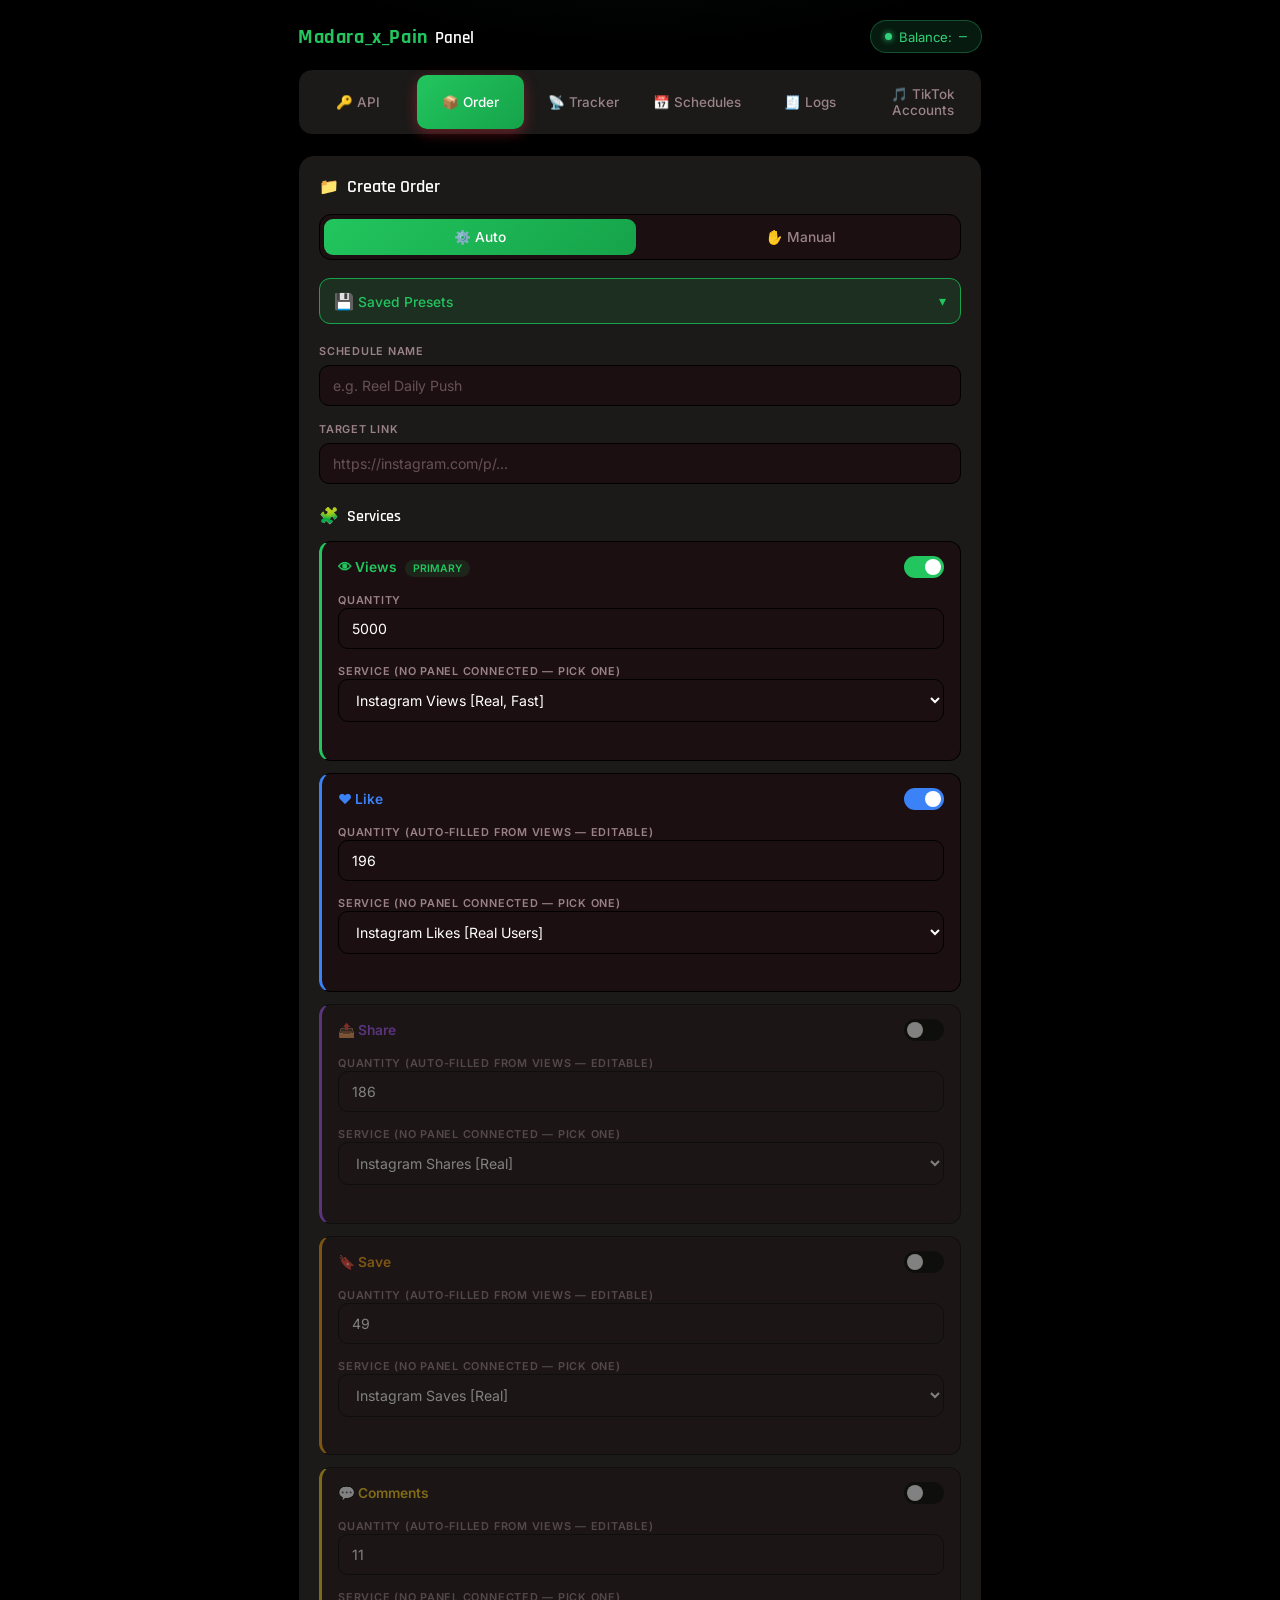
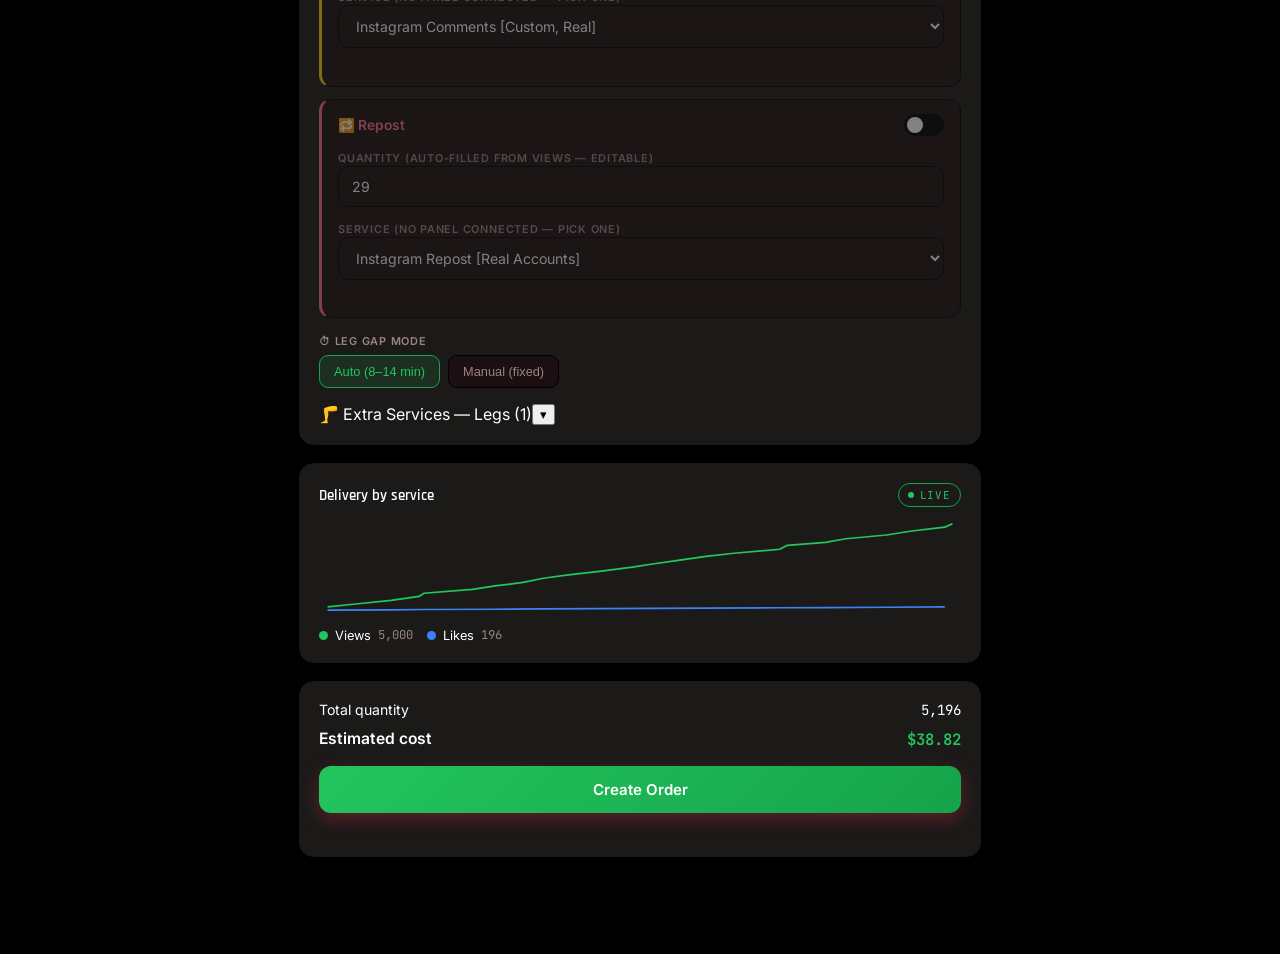
==== commit fb268661: "Preserve original HTML line endings and update validation counts" ====
--- a/index.html
+++ b/index.html
@@ -1,357 +1,356 @@
-<!DOCTYPE html>
-<html lang="en">
-<head>
-<meta charset="UTF-8">
-<meta name="viewport" content="width=device-width, initial-scale=1.0">
-<title>Madara_x_Pain Panel</title>
-<link rel="preconnect" href="https://fonts.googleapis.com">
-<link href="https://fonts.googleapis.com/css2?family=Rajdhani:wght@500;600;700&family=Inter:wght@400;500;600&family=JetBrains+Mono:wght@400;500;600&display=swap" rel="stylesheet">
-<link rel="stylesheet" href="style.css">
-<link rel="stylesheet" href="tiktok-accounts.css">
-  <link rel="stylesheet" href="gate.css">
-</head>
-<body>
-
-<div class="shell">
-
-  <!-- HEADER -->
-  <header class="topbar">
-    <div class="brand">
-      <span class="brand-logo">Madara_x_Pain</span>
-      <span class="brand-name">Panel</span>
-    </div>
-    <div class="balance-pill">
-      <span class="balance-dot"></span>
-      Balance: <span id="balanceValue" class="mono">—</span>
-    </div>
-  </header>
-
-  <!-- NAV TABS -->
-  <nav class="tabs">
-    <button class="tab-btn" data-tab="api">🔑 API</button>
-    <button class="tab-btn active" data-tab="order">📦 Order</button>
-    <button class="tab-btn" data-tab="tracker">📡 Tracker</button>
-    <button class="tab-btn" data-tab="schedules">📅 Schedules</button>
-    <button class="tab-btn" data-tab="logs">🧾 Logs</button>
-    <button class="tab-btn" data-tab="tiktok">🎵 TikTok Accounts</button>
-  </nav>
-
-  <main class="content">
-
-    <!-- ================= API TAB ================= -->
-    <section class="panel" id="tab-api">
-      <div class="panel-head">
-        <h1>Connect a panel</h1>
-        <p>Works with any SMM panel that exposes a standard key + action API — not tied to one provider.</p>
-      </div>
-
-      <div class="api-card">
-        <div class="field-block">
-          <span class="field-label">Profile name (optional)</span>
-          <input id="profileNameInput" class="input full" type="text" placeholder="e.g. YoYo Media">
-        </div>
-        <div class="field-block">
-          <span class="field-label">Panel website / API URL</span>
-          <input id="apiBaseUrl" class="input full" type="text" placeholder="https://yoyomedia.in/api/v2">
-        </div>
-        <div class="field-block">
-          <span class="field-label">API key</span>
-          <input id="apiKeyInput" class="input full" type="text" placeholder="Your panel API key">
-        </div>
-
-        <button id="connectBtn" class="submit-btn">Connect &amp; Save</button>
-        <div id="connectStatus" class="connect-status"></div>
-      </div>
-
-      <div class="api-card">
-        <div class="card-title"><span class="card-icon">🔌</span> Saved panels</div>
-        <p class="profile-help">Choose which provider to use, or remove a saved connection from this browser.</p>
-        <div id="profilesList" class="profiles-list">
-          <div class="summary-empty">No panels saved yet — connect one above.</div>
-        </div>
-      </div>
-
-      <div class="api-card">
-        <div class="card-title"><span class="card-icon">📋</span> Fetched services</div>
-        <div id="fetchedServicesList" class="fetched-services-list">
-          <div class="summary-empty">Not connected yet — using demo catalog until you connect.</div>
-        </div>
-      </div>
-    </section>
-
-    <!-- ================= ORDER TAB ================= -->
-    <section class="panel active" id="tab-order">
-
-      <div class="create-order-card">
-
-        <div class="card-title"><span class="card-icon">📁</span> Create Order</div>
-
-        <div class="mode-toggle-row">
-          <button class="mode-toggle-btn active" id="autoModeBtn" data-mode="auto">⚙️ Auto</button>
-          <button class="mode-toggle-btn" id="manualModeBtn" data-mode="manual">✋ Manual</button>
-        </div>
-
-        <button class="presets-btn" id="presetsBtn">
-          <span><span class="card-icon">💾</span> Saved Presets</span>
-          <span class="chevron">▾</span>
-        </button>
-
-        <div class="field-block">
-          <span class="field-label">Schedule name</span>
-          <input id="scheduleName" class="input full" type="text" placeholder="e.g. Reel Daily Push">
-        </div>
-
-        <div class="field-block">
-          <span class="field-label">Target link</span>
-          <input id="targetLink" class="input full" type="text" placeholder="https://instagram.com/p/...">
-        </div>
-
-        <div class="section-title"><span class="card-icon">🧩</span> Services</div>
-
-        <!-- AUTO MODE: fixed toggle cards -->
-        <div id="autoServicesBlock">
-          <div id="autoFixedCards" class="fixed-svc-cards"></div>
-
-          <div class="field-block" style="margin-top:16px;">
-            <span class="field-label">⏱ Leg Gap Mode</span>
-            <div class="gap-mode-row">
-              <button class="gap-mode-btn active" id="gapAutoBtn" data-gap="auto">Auto (8–14 min)</button>
-              <button class="gap-mode-btn" id="gapManualBtn" data-gap="manual">Manual (fixed)</button>
-            </div>
-          </div>
-
-          <div class="extra-legs-head" id="autoExtraLegsHead" style="display:none;">
-            <span>🦵 Extra Services — Legs <span id="autoExtraLegsCount" class="extra-legs-count"></span></span>
-            <button class="extra-legs-expand" id="autoExtraLegsToggle">▾</button>
-          </div>
-          <div id="autoExtraLegsList" class="extra-legs-list" style="display:none;"></div>
-        </div>
-
-        <!-- MANUAL MODE: dynamic add/remove slots (old curve system) -->
-        <div id="manualServicesBlock" style="display:none;">
-          <div id="servicesContainer" class="services-container"></div>
-
-          <div class="extra-legs-head" id="extraServicesHead" style="display:none;">
-            <span>🦵 Extra Services <span id="extraServicesCount" class="extra-legs-count"></span></span>
-            <button class="extra-legs-expand" id="extraServicesToggle">▾</button>
-          </div>
-          <div id="extraServicesContainer" class="services-container extra-services-container" style="display:none;"></div>
-
-          <button id="addServiceBtn" class="add-slot-btn">+ Add slot</button>
-        </div>
-
-      </div>
-
-      <!-- GROWTH GRAPH -->
-      <div class="graph-card">
-        <div class="graph-head">
-          <span class="graph-title">Delivery by service</span>
-          <div class="live-pill"><span class="live-dot"></span>LIVE</div>
-        </div>
-        <svg id="growthSvg" class="graph-svg" viewBox="0 0 600 120" preserveAspectRatio="none">
-          <g id="graphLinesGroup"></g>
-        </svg>
-        <div id="growthTooltip" class="graph-tooltip" style="display:none;"></div>
-        <div id="graphLegend" class="graph-legend"></div>
-      </div>
-
-      <!-- COST SUMMARY -->
-      <div class="cost-card">
-        <div class="summary-row">
-          <span>Total quantity</span>
-          <span id="totalQty" class="mono">0</span>
-        </div>
-        <div class="summary-row summary-total">
-          <span>Estimated cost</span>
-          <span id="totalCost" class="mono">$0.00</span>
-        </div>
-        <button class="submit-btn" id="submitOrderBtn">Create Order</button>
-        <div id="orderStatus" class="connect-status"></div>
-      </div>
-
-    </section>
-
-    <!-- ================= TRACKER TAB ================= -->
-    <section class="panel" id="tab-tracker">
-      <div class="panel-head">
-        <h1>Tracker</h1>
-        <p>Shows the real delivery history this panel has placed for a link — only orders from the last 7 days.</p>
-      </div>
-
-      <div class="api-card">
-        <div class="field-block">
-          <span class="field-label">Reel / post link</span>
-          <input id="trackerLink" class="input full" type="text" placeholder="https://instagram.com/reel/...">
-        </div>
-        <button id="trackBtn" class="submit-btn">Show history</button>
-      </div>
-
-      <div class="graph-card ig-style-card">
-        <div class="graph-head">
-          <span class="graph-title">Views over time</span>
-        </div>
-        <div id="trackerPills" class="ig-pills"></div>
-        <svg id="trackerSvg" class="graph-svg ig-graph-svg" viewBox="0 0 700 380" preserveAspectRatio="none">
-          <g id="trackerGridGroup"></g>
-          <g id="trackerLinesGroup"></g>
-          <g id="trackerAxisGroup"></g>
-        </svg>
-        <div id="trackerEmpty" class="summary-empty">Enter a link and click "Show history".</div>
-        <p class="tracker-note">⚠️ Still improving — tracking accuracy may not be fully reliable yet.</p>
-      </div>
-    </section>
-
-    <!-- ================= SCHEDULES TAB ================= -->
-    <section class="panel" id="tab-schedules">
-      <div class="panel-head">
-        <h1>Schedules</h1>
-        <p>Active orders you can pause, resume, or delete — plus who's connecting through this panel.</p>
-      </div>
-
-      <div id="schedulesLocked" class="lock-card">
-        <div class="lock-icon">🔒</div>
-        <div class="lock-title">Protected tab</div>
-        <input id="schedulesPassword" class="input full" type="password" placeholder="Enter password">
-        <button id="unlockSchedulesBtn" class="submit-btn">Unlock</button>
-        <div id="lockError" class="lock-error"></div>
-      </div>
-
-      <div id="schedulesContent" style="display:none;">
-        <button id="refreshActivityBtn" class="add-slot-btn" style="margin-bottom:14px;">↻ Refresh</button>
-
-        <div class="section-title"><span class="card-icon">📦</span> Orders</div>
-        <div id="ordersList" class="orders-list">
-          <div class="summary-empty">Loading...</div>
-        </div>
-
-        <div class="section-title" style="margin-top:24px;"><span class="card-icon">🔌</span> Connections &amp; orders log</div>
-        <div id="activityLogTable" class="schedule-table">
-          <div class="summary-empty">Loading...</div>
-        </div>
-      </div>
-    </section>
-
-    <!-- ================= LOGS TAB ================= -->
-    <section class="panel" id="tab-logs">
-      <div class="panel-head">
-        <h1>Activity logs</h1>
-        <p>Every action taken in this session, most recent first.</p>
-      </div>
-      <div id="logsList" class="logs-list"></div>
-
-      <div class="panel-head" style="margin-top:26px;">
-        <h1 style="font-size:1.1rem;">Delivery history</h1>
-        <p>What actually got delivered, when, and to which link — saved on this device.</p>
-      </div>
-      <div id="deliveryHistoryList" class="logs-list"></div>
-    </section>
-
-    <!-- Independent TikTok browser workspace; existing panels are unchanged. -->
-    <section class="panel" id="tab-tiktok">
-      <div class="panel-head"><h1>TikTok Accounts</h1><p>Add and switch your saved TikTok accounts in a shared browser workspace.</p></div>
-      <div class="api-card tt-setup">
-        <label for="tt-service-url" class="field-label">TikTok workspace service URL</label>
-        <div class="tt-connect-row"><input id="tt-service-url" class="input full" type="url" placeholder="https://your-tiktok-service.onrender.com" autocomplete="url"><button id="tt-connect" class="submit-btn" type="button">Open workspace</button></div>
-        <p class="profile-help">This optional service handles TikTok sessions separately. Your existing panel works without it. Save and release your TikTok profile before leaving this tab.</p>
-        <p id="tt-message" role="status"></p>
-      </div>
-      <iframe id="tt-workspace" title="Shared TikTok account workspace" hidden referrerpolicy="no-referrer" sandbox="allow-scripts allow-same-origin allow-forms"></iframe>
-    </section>
-  </main>
-</div>
-
-<!-- CUSTOM GRAPH EDITOR MODAL -->
-<div id="graphModal" class="modal-overlay">
-  <div class="modal-box">
-    <div class="modal-head">
-      <span>Custom delivery curve</span>
-      <button id="closeGraphModal" class="remove-btn">✕</button>
-    </div>
-    <p class="modal-hint">Drag the 20 dots up or down to shape how delivery ramps across the duration. Higher = more units in that slice.</p>
-    <svg id="customGraphSvg" class="custom-graph-svg" viewBox="0 0 600 200"></svg>
-    <div class="field-block">
-      <span class="field-label">Name (to save permanently on this device)</span>
-      <input id="customGraphName" class="input full" type="text" placeholder="e.g. My Reel Curve">
-    </div>
-    <button id="saveGraphBtn" class="submit-btn">Save curve</button>
-  </div>
-</div>
-
-<!-- TEMPLATE for one service slot -->
-<template id="serviceTemplate">
-  <div class="service-card">
-
-    <div class="slot-head">
-      <span class="slot-label">Slot</span>
-      <button class="remove-btn" title="Remove slot">✕</button>
-    </div>
-
-    <div class="slot-row">
-      <select class="input category-select"></select>
-
-      <div class="service-search-wrap">
-        <span class="search-icon">🔍</span>
-        <input class="input service-search" type="text" placeholder="Search service ID or name">
-        <div class="service-dropdown"></div>
-      </div>
-    </div>
-
-    <div class="selected-service-note">No service selected yet</div>
-
-    <div class="field-block">
-      <span class="field-label">Quantity</span>
-      <input class="input full qty" type="number" min="1" placeholder="e.g. 2000" value="1000">
-      <span class="qty-warning"></span>
-    </div>
-
-    <div class="field-block">
-      <span class="field-label">Duration (hours)</span>
-      <input class="input full duration" type="number" min="1" max="72" value="24">
-    </div>
-
-    <div class="field-block randomness-block">
-      <span class="field-label">
-        Delivery randomness — <span class="randomness-readout mono">18%</span>
-      </span>
-      <input class="input full randomness" type="range" min="1" max="40" value="18">
-      <span class="randomness-caption">At 40% delivery becomes fully random (real drip-style, spread over 12–24h)</span>
-    </div>
-
-    <div class="field-block graph-select-block">
-      <span class="field-label">Delivery curve</span>
-      <div class="graph-select-row">
-        <select class="input full graph-select">
-          <option value="steady">Steady Drip</option>
-          <option value="burst">Instant Burst</option>
-          <option value="late">Late Spike</option>
-          <option value="organic1" selected>Organic — Morning Rise</option>
-          <option value="organic2">Organic — Evening Wave</option>
-          <option value="custom">Custom (edit below)</option>
-        </select>
-        <button class="edit-graph-btn">Edit</button>
-      </div>
-    </div>
-
-    <div class="preview-head">
-      <span>Delivery timeline</span>
-      <span class="preview-cost mono">$0.00</span>
-    </div>
-
-    <label class="legs-toggle-row">
-      <input type="checkbox" class="show-legs-toggle">
-      Show leg-by-leg table
-    </label>
-
-    <div class="legs-summary-note"></div>
-
-    <div class="legs-preview" style="display:none;"></div>
-
-  </div>
-</template>
-
-<script src="script.js"></script>
-<script src="tiktok-accounts.js"></script>
-  <script src="gate.js"></script>
-</body>
-</html>
-
+<!DOCTYPE html>
+<html lang="en">
+<head>
+<meta charset="UTF-8">
+<meta name="viewport" content="width=device-width, initial-scale=1.0">
+<title>Madara_x_Pain Panel</title>
+<link rel="preconnect" href="https://fonts.googleapis.com">
+<link href="https://fonts.googleapis.com/css2?family=Rajdhani:wght@500;600;700&family=Inter:wght@400;500;600&family=JetBrains+Mono:wght@400;500;600&display=swap" rel="stylesheet">
+<link rel="stylesheet" href="style.css">
+<link rel="stylesheet" href="tiktok-accounts.css">
+  <link rel="stylesheet" href="gate.css">
+</head>
+<body>
+
+<div class="shell">
+
+  <!-- HEADER -->
+  <header class="topbar">
+    <div class="brand">
+      <span class="brand-logo">Madara_x_Pain</span>
+      <span class="brand-name">Panel</span>
+    </div>
+    <div class="balance-pill">
+      <span class="balance-dot"></span>
+      Balance: <span id="balanceValue" class="mono">—</span>
+    </div>
+  </header>
+
+  <!-- NAV TABS -->
+  <nav class="tabs">
+    <button class="tab-btn" data-tab="api">🔑 API</button>
+    <button class="tab-btn active" data-tab="order">📦 Order</button>
+    <button class="tab-btn" data-tab="tracker">📡 Tracker</button>
+    <button class="tab-btn" data-tab="schedules">📅 Schedules</button>
+    <button class="tab-btn" data-tab="logs">🧾 Logs</button>
+    <button class="tab-btn" data-tab="tiktok">🎵 TikTok Accounts</button>
+  </nav>
+
+  <main class="content">
+
+    <!-- ================= API TAB ================= -->
+    <section class="panel" id="tab-api">
+      <div class="panel-head">
+        <h1>Connect a panel</h1>
+        <p>Works with any SMM panel that exposes a standard key + action API — not tied to one provider.</p>
+      </div>
+
+      <div class="api-card">
+        <div class="field-block">
+          <span class="field-label">Profile name (optional)</span>
+          <input id="profileNameInput" class="input full" type="text" placeholder="e.g. YoYo Media">
+        </div>
+        <div class="field-block">
+          <span class="field-label">Panel website / API URL</span>
+          <input id="apiBaseUrl" class="input full" type="text" placeholder="https://yoyomedia.in/api/v2">
+        </div>
+        <div class="field-block">
+          <span class="field-label">API key</span>
+          <input id="apiKeyInput" class="input full" type="text" placeholder="Your panel API key">
+        </div>
+
+        <button id="connectBtn" class="submit-btn">Connect &amp; Save</button>
+        <div id="connectStatus" class="connect-status"></div>
+      </div>
+
+      <div class="api-card">
+        <div class="card-title"><span class="card-icon">🔌</span> Saved panels</div>
+        <p class="profile-help">Choose which provider to use, or remove a saved connection from this browser.</p>
+        <div id="profilesList" class="profiles-list">
+          <div class="summary-empty">No panels saved yet — connect one above.</div>
+        </div>
+      </div>
+
+      <div class="api-card">
+        <div class="card-title"><span class="card-icon">📋</span> Fetched services</div>
+        <div id="fetchedServicesList" class="fetched-services-list">
+          <div class="summary-empty">Not connected yet — using demo catalog until you connect.</div>
+        </div>
+      </div>
+    </section>
+
+    <!-- ================= ORDER TAB ================= -->
+    <section class="panel active" id="tab-order">
+
+      <div class="create-order-card">
+
+        <div class="card-title"><span class="card-icon">📁</span> Create Order</div>
+
+        <div class="mode-toggle-row">
+          <button class="mode-toggle-btn active" id="autoModeBtn" data-mode="auto">⚙️ Auto</button>
+          <button class="mode-toggle-btn" id="manualModeBtn" data-mode="manual">✋ Manual</button>
+        </div>
+
+        <button class="presets-btn" id="presetsBtn">
+          <span><span class="card-icon">💾</span> Saved Presets</span>
+          <span class="chevron">▾</span>
+        </button>
+
+        <div class="field-block">
+          <span class="field-label">Schedule name</span>
+          <input id="scheduleName" class="input full" type="text" placeholder="e.g. Reel Daily Push">
+        </div>
+
+        <div class="field-block">
+          <span class="field-label">Target link</span>
+          <input id="targetLink" class="input full" type="text" placeholder="https://instagram.com/p/...">
+        </div>
+
+        <div class="section-title"><span class="card-icon">🧩</span> Services</div>
+
+        <!-- AUTO MODE: fixed toggle cards -->
+        <div id="autoServicesBlock">
+          <div id="autoFixedCards" class="fixed-svc-cards"></div>
+
+          <div class="field-block" style="margin-top:16px;">
+            <span class="field-label">⏱ Leg Gap Mode</span>
+            <div class="gap-mode-row">
+              <button class="gap-mode-btn active" id="gapAutoBtn" data-gap="auto">Auto (8–14 min)</button>
+              <button class="gap-mode-btn" id="gapManualBtn" data-gap="manual">Manual (fixed)</button>
+            </div>
+          </div>
+
+          <div class="extra-legs-head" id="autoExtraLegsHead" style="display:none;">
+            <span>🦵 Extra Services — Legs <span id="autoExtraLegsCount" class="extra-legs-count"></span></span>
+            <button class="extra-legs-expand" id="autoExtraLegsToggle">▾</button>
+          </div>
+          <div id="autoExtraLegsList" class="extra-legs-list" style="display:none;"></div>
+        </div>
+
+        <!-- MANUAL MODE: dynamic add/remove slots (old curve system) -->
+        <div id="manualServicesBlock" style="display:none;">
+          <div id="servicesContainer" class="services-container"></div>
+
+          <div class="extra-legs-head" id="extraServicesHead" style="display:none;">
+            <span>🦵 Extra Services <span id="extraServicesCount" class="extra-legs-count"></span></span>
+            <button class="extra-legs-expand" id="extraServicesToggle">▾</button>
+          </div>
+          <div id="extraServicesContainer" class="services-container extra-services-container" style="display:none;"></div>
+
+          <button id="addServiceBtn" class="add-slot-btn">+ Add slot</button>
+        </div>
+
+      </div>
+
+      <!-- GROWTH GRAPH -->
+      <div class="graph-card">
+        <div class="graph-head">
+          <span class="graph-title">Delivery by service</span>
+          <div class="live-pill"><span class="live-dot"></span>LIVE</div>
+        </div>
+        <svg id="growthSvg" class="graph-svg" viewBox="0 0 600 120" preserveAspectRatio="none">
+          <g id="graphLinesGroup"></g>
+        </svg>
+        <div id="growthTooltip" class="graph-tooltip" style="display:none;"></div>
+        <div id="graphLegend" class="graph-legend"></div>
+      </div>
+
+      <!-- COST SUMMARY -->
+      <div class="cost-card">
+        <div class="summary-row">
+          <span>Total quantity</span>
+          <span id="totalQty" class="mono">0</span>
+        </div>
+        <div class="summary-row summary-total">
+          <span>Estimated cost</span>
+          <span id="totalCost" class="mono">$0.00</span>
+        </div>
+        <button class="submit-btn" id="submitOrderBtn">Create Order</button>
+        <div id="orderStatus" class="connect-status"></div>
+      </div>
+
+    </section>
+
+    <!-- ================= TRACKER TAB ================= -->
+    <section class="panel" id="tab-tracker">
+      <div class="panel-head">
+        <h1>Tracker</h1>
+        <p>Shows the real delivery history this panel has placed for a link — only orders from the last 7 days.</p>
+      </div>
+
+      <div class="api-card">
+        <div class="field-block">
+          <span class="field-label">Reel / post link</span>
+          <input id="trackerLink" class="input full" type="text" placeholder="https://instagram.com/reel/...">
+        </div>
+        <button id="trackBtn" class="submit-btn">Show history</button>
+      </div>
+
+      <div class="graph-card ig-style-card">
+        <div class="graph-head">
+          <span class="graph-title">Views over time</span>
+        </div>
+        <div id="trackerPills" class="ig-pills"></div>
+        <svg id="trackerSvg" class="graph-svg ig-graph-svg" viewBox="0 0 700 380" preserveAspectRatio="none">
+          <g id="trackerGridGroup"></g>
+          <g id="trackerLinesGroup"></g>
+          <g id="trackerAxisGroup"></g>
+        </svg>
+        <div id="trackerEmpty" class="summary-empty">Enter a link and click "Show history".</div>
+        <p class="tracker-note">⚠️ Still improving — tracking accuracy may not be fully reliable yet.</p>
+      </div>
+    </section>
+
+    <!-- ================= SCHEDULES TAB ================= -->
+    <section class="panel" id="tab-schedules">
+      <div class="panel-head">
+        <h1>Schedules</h1>
+        <p>Active orders you can pause, resume, or delete — plus who's connecting through this panel.</p>
+      </div>
+
+      <div id="schedulesLocked" class="lock-card">
+        <div class="lock-icon">🔒</div>
+        <div class="lock-title">Protected tab</div>
+        <input id="schedulesPassword" class="input full" type="password" placeholder="Enter password">
+        <button id="unlockSchedulesBtn" class="submit-btn">Unlock</button>
+        <div id="lockError" class="lock-error"></div>
+      </div>
+
+      <div id="schedulesContent" style="display:none;">
+        <button id="refreshActivityBtn" class="add-slot-btn" style="margin-bottom:14px;">↻ Refresh</button>
+
+        <div class="section-title"><span class="card-icon">📦</span> Orders</div>
+        <div id="ordersList" class="orders-list">
+          <div class="summary-empty">Loading...</div>
+        </div>
+
+        <div class="section-title" style="margin-top:24px;"><span class="card-icon">🔌</span> Connections &amp; orders log</div>
+        <div id="activityLogTable" class="schedule-table">
+          <div class="summary-empty">Loading...</div>
+        </div>
+      </div>
+    </section>
+
+    <!-- ================= LOGS TAB ================= -->
+    <section class="panel" id="tab-logs">
+      <div class="panel-head">
+        <h1>Activity logs</h1>
+        <p>Every action taken in this session, most recent first.</p>
+      </div>
+      <div id="logsList" class="logs-list"></div>
+
+      <div class="panel-head" style="margin-top:26px;">
+        <h1 style="font-size:1.1rem;">Delivery history</h1>
+        <p>What actually got delivered, when, and to which link — saved on this device.</p>
+      </div>
+      <div id="deliveryHistoryList" class="logs-list"></div>
+    </section>
+
+    <!-- Independent TikTok browser workspace; existing panels are unchanged. -->
+    <section class="panel" id="tab-tiktok">
+      <div class="panel-head"><h1>TikTok Accounts</h1><p>Add and switch your saved TikTok accounts in a shared browser workspace.</p></div>
+      <div class="api-card tt-setup">
+        <label for="tt-service-url" class="field-label">TikTok workspace service URL</label>
+        <div class="tt-connect-row"><input id="tt-service-url" class="input full" type="url" placeholder="https://your-tiktok-service.onrender.com" autocomplete="url"><button id="tt-connect" class="submit-btn" type="button">Open workspace</button></div>
+        <p class="profile-help">This optional service handles TikTok sessions separately. Your existing panel works without it. Save and release your TikTok profile before leaving this tab.</p>
+        <p id="tt-message" role="status"></p>
+      </div>
+      <iframe id="tt-workspace" title="Shared TikTok account workspace" hidden referrerpolicy="no-referrer" sandbox="allow-scripts allow-same-origin allow-forms"></iframe>
+    </section>
+  </main>
+</div>
+
+<!-- CUSTOM GRAPH EDITOR MODAL -->
+<div id="graphModal" class="modal-overlay">
+  <div class="modal-box">
+    <div class="modal-head">
+      <span>Custom delivery curve</span>
+      <button id="closeGraphModal" class="remove-btn">✕</button>
+    </div>
+    <p class="modal-hint">Drag the 20 dots up or down to shape how delivery ramps across the duration. Higher = more units in that slice.</p>
+    <svg id="customGraphSvg" class="custom-graph-svg" viewBox="0 0 600 200"></svg>
+    <div class="field-block">
+      <span class="field-label">Name (to save permanently on this device)</span>
+      <input id="customGraphName" class="input full" type="text" placeholder="e.g. My Reel Curve">
+    </div>
+    <button id="saveGraphBtn" class="submit-btn">Save curve</button>
+  </div>
+</div>
+
+<!-- TEMPLATE for one service slot -->
+<template id="serviceTemplate">
+  <div class="service-card">
+
+    <div class="slot-head">
+      <span class="slot-label">Slot</span>
+      <button class="remove-btn" title="Remove slot">✕</button>
+    </div>
+
+    <div class="slot-row">
+      <select class="input category-select"></select>
+
+      <div class="service-search-wrap">
+        <span class="search-icon">🔍</span>
+        <input class="input service-search" type="text" placeholder="Search service ID or name">
+        <div class="service-dropdown"></div>
+      </div>
+    </div>
+
+    <div class="selected-service-note">No service selected yet</div>
+
+    <div class="field-block">
+      <span class="field-label">Quantity</span>
+      <input class="input full qty" type="number" min="1" placeholder="e.g. 2000" value="1000">
+      <span class="qty-warning"></span>
+    </div>
+
+    <div class="field-block">
+      <span class="field-label">Duration (hours)</span>
+      <input class="input full duration" type="number" min="1" max="72" value="24">
+    </div>
+
+    <div class="field-block randomness-block">
+      <span class="field-label">
+        Delivery randomness — <span class="randomness-readout mono">18%</span>
+      </span>
+      <input class="input full randomness" type="range" min="1" max="40" value="18">
+      <span class="randomness-caption">At 40% delivery becomes fully random (real drip-style, spread over 12–24h)</span>
+    </div>
+
+    <div class="field-block graph-select-block">
+      <span class="field-label">Delivery curve</span>
+      <div class="graph-select-row">
+        <select class="input full graph-select">
+          <option value="steady">Steady Drip</option>
+          <option value="burst">Instant Burst</option>
+          <option value="late">Late Spike</option>
+          <option value="organic1" selected>Organic — Morning Rise</option>
+          <option value="organic2">Organic — Evening Wave</option>
+          <option value="custom">Custom (edit below)</option>
+        </select>
+        <button class="edit-graph-btn">Edit</button>
+      </div>
+    </div>
+
+    <div class="preview-head">
+      <span>Delivery timeline</span>
+      <span class="preview-cost mono">$0.00</span>
+    </div>
+
+    <label class="legs-toggle-row">
+      <input type="checkbox" class="show-legs-toggle">
+      Show leg-by-leg table
+    </label>
+
+    <div class="legs-summary-note"></div>
+
+    <div class="legs-preview" style="display:none;"></div>
+
+  </div>
+</template>
+
+<script src="script.js"></script>
+<script src="tiktok-accounts.js"></script>
+  <script src="gate.js"></script>
+</body>
+</html>
